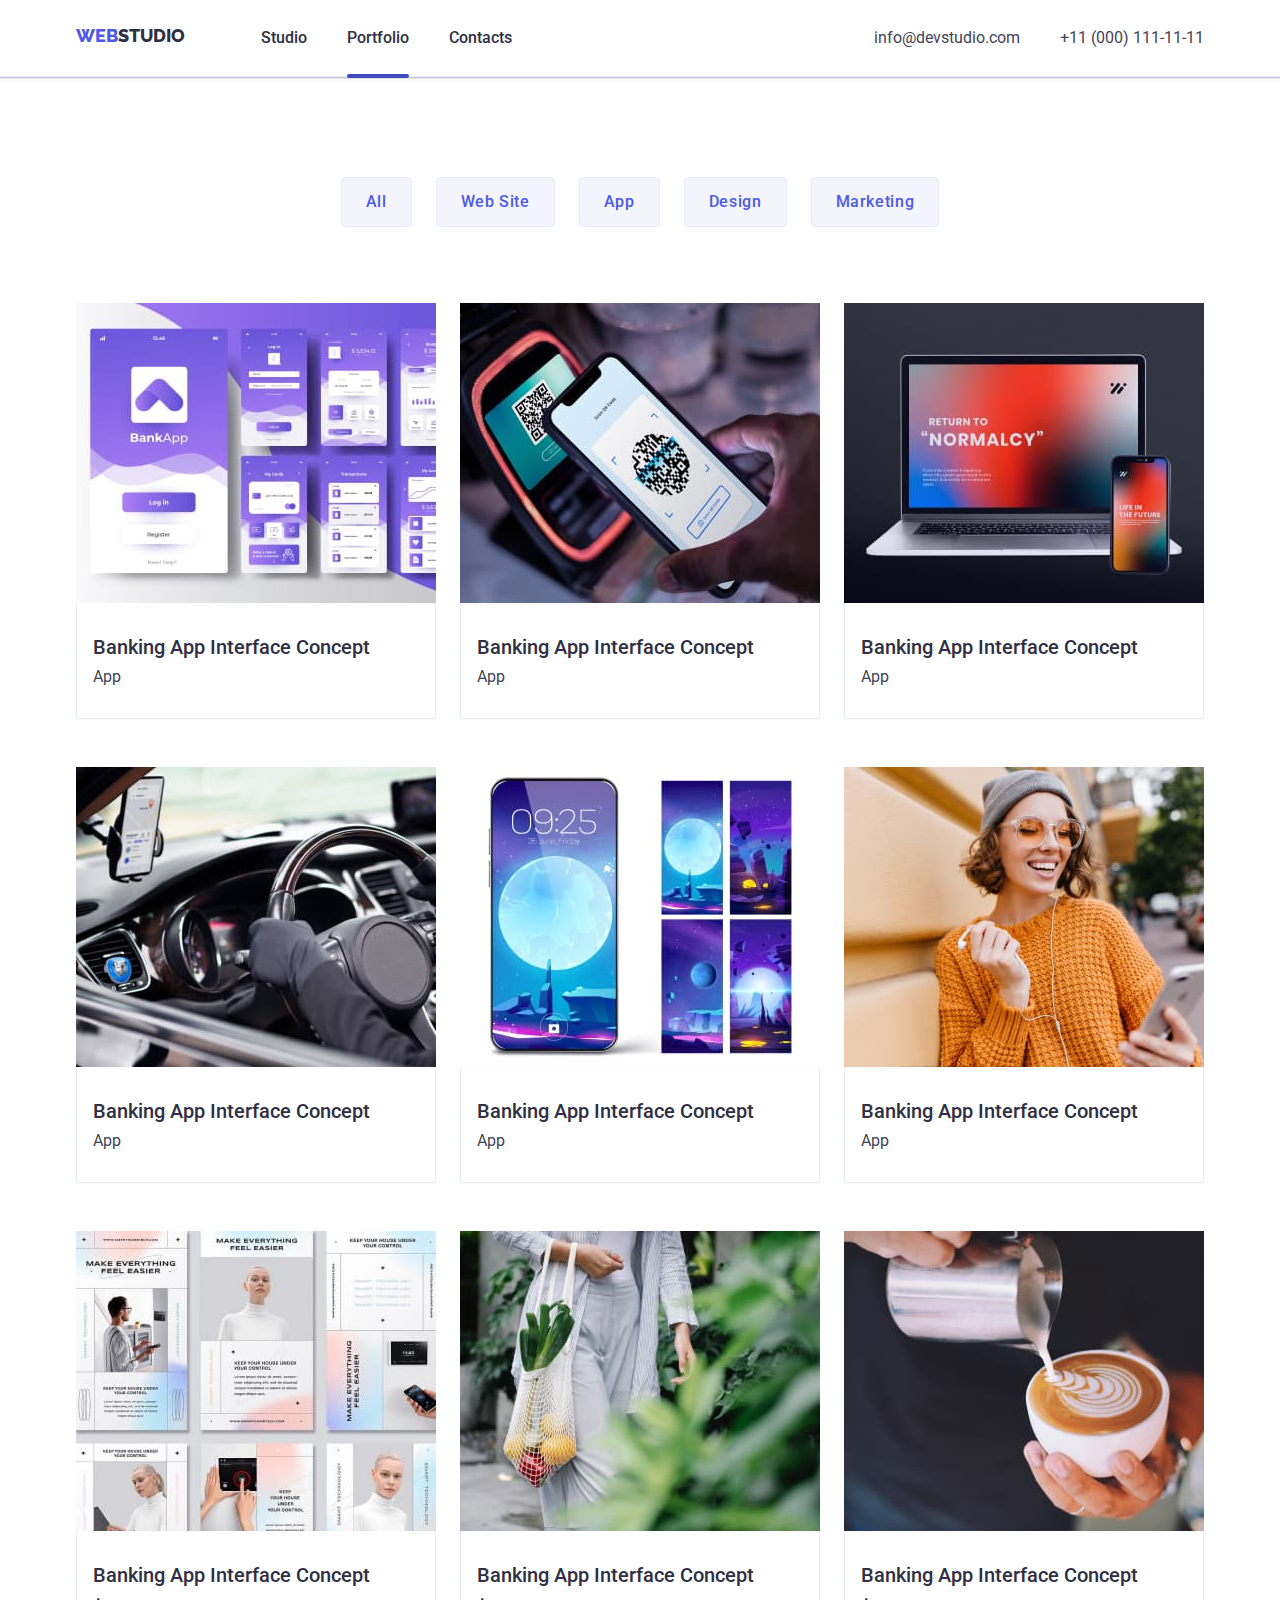
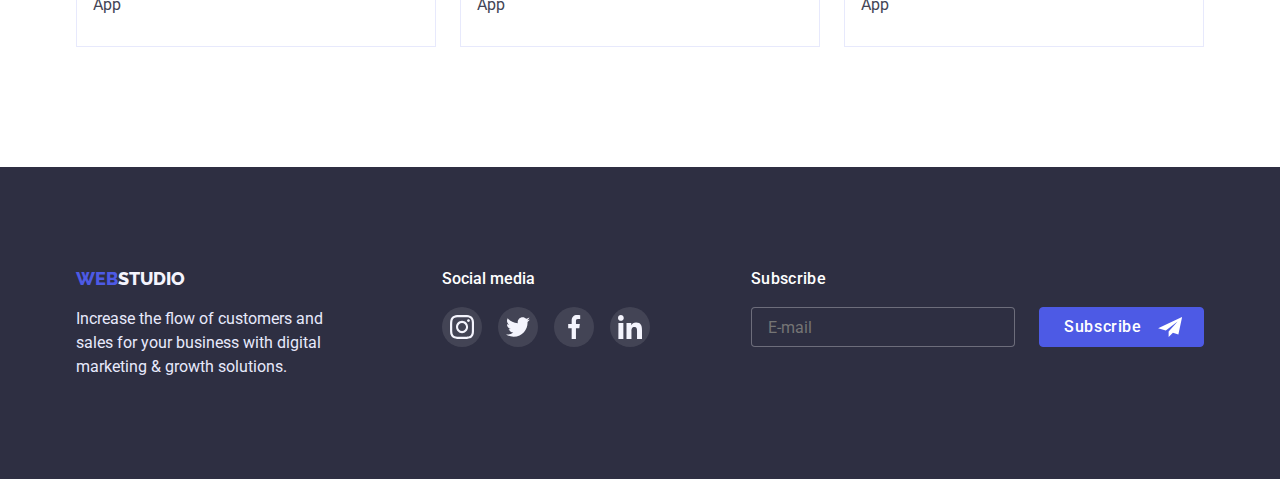
==== portfolio.html @ d2dd1eb9 "Add files via upload" ====
<!DOCTYPE html>
<html lang="en">
<head>
    <meta charset="UTF-8">
    <meta http-equiv="X-UA-Compatible" content="IE=edge">
    <meta name="viewport" content="width=device-width, initial-scale=1.0">
    <link rel="preconnect" href="https://fonts.googleapis.com">
    <link rel="preconnect" href="https://fonts.gstatic.com" crossorigin>
    <link href="https://fonts.googleapis.com/css2?family=Raleway:wght@800&family=Roboto:wght@400;500;700;900&display=swap" rel="stylesheet">
    <link rel="stylesheet" href="https://cdnjs.cloudflare.com/ajax/libs/modern-normalize/1.1.0/modern-normalize.min.css"> 
    <link rel="stylesheet" href="./css/style.css">
    <title>Document</title>
</head>
<body>
    <!--Header-->
    <header class="header">
        <div class="container header-container">
        <nav class="nav list">
        <a class="logo" href="./index.html"><span class="site-logo">WEB</span>STUDIO</a>
        <ul class="nav-list list">
            <li class="header-item"> <a class="nav-link" href="./index.html">Studio</a> </li>
            <li class="header-item"> <a class="nav-link current"  href="./portfolio.html">Portfolio</a> </li>
            <li class="header-item"> <a class="nav-link" href="./index.html">Contacts</a> </li>
        </ul>
        </nav>
        <address class="address">
            <ul class="adress-list list"> 
            <li class="adress-item">
                <a class="mail-link" href="mailto:info@devstudio.com">info@devstudio.com
                </a>
            </li>
            <li class="adress-item">
                <a class="tel-link" href="tel:+110001111111">+11 (000) 111-11-11</a>
            </li>
            </ul>
        </address>
    </div>
        </header>
    <!--Main-->
    <main>
        <!--Section-->
        <section class="portfolio-main">
            <div class="portfolio-container">
            <h1 hidden>Buttons transation</h1>
            <ul class="button-list list">
                <li class="button-item"><button class="button-portfolio" type="button">All</button></li>
                <li class="button-item"><button class="button-portfolio" type="button">Web Site</button></li>
                <li class="button-item"><button class="button-portfolio" type="button">App</button></li>
                <li class="button-item"><button class="button-portfolio" type="button">Design</button></li>
                <li class="button-item"><button class="button-portfolio" type="button">Marketing</button></li>
            </ul>
            <ul class="images-list list">
                <li class="images-item">
                    <a class="overflov-focus" href="">
                    <div class="overflov">
                    <img  src="./images/photo-1p.jpg" alt="Banking app" width="360">
                    <div class="overflov-title">
                    <p class="text-overflov">14 Stylish and User-Friendly App Design Concepts · Task Manager App · Calorie Tracker App · Exotic Fruit Ecommerce App · Cloud Storage App</p>
                    </div>
                    </div> 
                    <div class="image-border">
                    <h2 class="images-title">Banking App Interface Concept</h2>
                    <p class="images-text">App</p> 
                    </div>
                    </a>
                </li>
                <li class="images-item">
                    <a class="overflov-focus" href="">
                    <div class="overflov">
                    <img  src="./images/photo-2p.jpg" alt="Banking app" width="360">
                    <div class="overflov-title">
                    <p class="text-overflov">14 Stylish and User-Friendly App Design Concepts · Task Manager App · Calorie Tracker App · Exotic Fruit Ecommerce App · Cloud Storage App</p>
                    </div>
                    </div> 
                    <div class="image-border">
                    <h2 class="images-title">Banking App Interface Concept</h2>
                    <p class="images-text">App</p> 
                    </div>
                    </a>
                </li>
                <li class="images-item">
                    <a class="overflov-focus" href="">
                    <div class="overflov">
                    <img  src="./images/photo-3p.jpg" alt="Banking app" width="360">
                    <div class="overflov-title">
                    <p class="text-overflov">14 Stylish and User-Friendly App Design Concepts · Task Manager App · Calorie Tracker App · Exotic Fruit Ecommerce App · Cloud Storage App</p>
                    </div>
                    </div> 
                    <div class="image-border">
                    <h2 class="images-title">Banking App Interface Concept</h2>
                    <p class="images-text">App</p> 
                    </div>
                    </a>
                </li>
                <li class="images-item">
                    <a class="overflov-focus" href="">
                    <div class="overflov">
                    <img  src="./images/photo-4p.jpg" alt="Banking app" width="360">
                    <div class="overflov-title">
                    <p class="text-overflov">14 Stylish and User-Friendly App Design Concepts · Task Manager App · Calorie Tracker App · Exotic Fruit Ecommerce App · Cloud Storage App</p>
                    </div>
                    </div> 
                    <div class="image-border">
                    <h2 class="images-title">Banking App Interface Concept</h2>
                    <p class="images-text">App</p> 
                    </div>
                    </a>
                </li>
                <li class="images-item">
                    <a class="overflov-focus" href="">
                    <div class="overflov">
                    <img  src="./images/photo-5p.jpg" alt="Banking app" width="360">
                    <div class="overflov-title">
                    <p class="text-overflov">14 Stylish and User-Friendly App Design Concepts · Task Manager App · Calorie Tracker App · Exotic Fruit Ecommerce App · Cloud Storage App</p>
                    </div>
                    </div> 
                    <div class="image-border">
                    <h2 class="images-title">Banking App Interface Concept</h2>
                    <p class="images-text">App</p> 
                    </div>
                    </a>
                </li>
                <li class="images-item">
                    <a class="overflov-focus" href="">
                    <div class="overflov">
                    <img  src="./images/photo-6p.jpg" alt="Banking app" width="360">
                    <div class="overflov-title">
                    <p class="text-overflov">14 Stylish and User-Friendly App Design Concepts · Task Manager App · Calorie Tracker App · Exotic Fruit Ecommerce App · Cloud Storage App</p>
                    </div>
                    </div> 
                    <div class="image-border">
                    <h2 class="images-title">Banking App Interface Concept</h2>
                    <p class="images-text">App</p> 
                    </div>
                    </a>
                </li>
                <li class="images-item">
                    <a class="overflov-focus" href="">
                    <div class="overflov">
                    <img  src="./images/photo-7p.jpg" alt="Banking app" width="360">
                    <div class="overflov-title">
                    <p class="text-overflov">14 Stylish and User-Friendly App Design Concepts · Task Manager App · Calorie Tracker App · Exotic Fruit Ecommerce App · Cloud Storage App</p>
                    </div>
                    </div> 
                    <div class="image-border">
                    <h2 class="images-title">Banking App Interface Concept</h2>
                    <p class="images-text">App</p> 
                    </div>
                    </a>
                </li>
                <li class="images-item">
                    <a class="overflov-focus" href="">
                    <div class="overflov">
                    <img  src="./images/photo-8p.jpg" alt="Banking app" width="360">
                    <div class="overflov-title">
                    <p class="text-overflov">14 Stylish and User-Friendly App Design Concepts · Task Manager App · Calorie Tracker App · Exotic Fruit Ecommerce App · Cloud Storage App</p>
                    </div>
                    </div> 
                    <div class="image-border">
                    <h2 class="images-title">Banking App Interface Concept</h2>
                    <p class="images-text">App</p> 
                    </div>
                    </a>
                </li>
                <li class="images-item">
                    <a class="overflov-focus" href="">
                    <div class="overflov">
                    <img  src="./images/photo-9p.jpg" alt="Banking app" width="360">
                    <div class="overflov-title">
                    <p class="text-overflov">14 Stylish and User-Friendly App Design Concepts · Task Manager App · Calorie Tracker App · Exotic Fruit Ecommerce App · Cloud Storage App</p>
                    </div>
                    </div> 
                    <div class="image-border">
                    <h2 class="images-title">Banking App Interface Concept</h2>
                    <p class="images-text">App</p> 
                    </div>
                    </a>
                </li>
            </ul>
        </div>
        </section>
    </main>
    <!--Footer-->
    <footer class="footer">
        <div class="container container-footer">
        <div class="footer-container">
        <a class="logo-footer" href="./index.html"><span class="site-logo">WEB</span>STUDIO</a>
    <p class="footer-text">
     Increase the flow of customers and sales for your business with digital marketing & growth solutions.
    </p>
    </div>
    <div class="footer-container-social">
        <h3 class="footer-social-title">Social media</h3>
        <ul class="footer-social-list">
            <li class="footer-social-item"> <a class="footer-social-link" href="https://www.instagram.com/" target="_blank"><svg width="24" height="24"><use href="./images/icons.svg#icon-instagram"></use></svg> </a></li>
            <li class="footer-social-item"> <a class="footer-social-link" href="https://twitter.com/" target="_blank"><svg width="24" height="24"><use href="./images/icons.svg#icon-twitter"></use></svg> </a></li>
            <li class="footer-social-item"> <a class="footer-social-link" href="https://www.facebook.com/" target="_blank"><svg width="24" height="24"><use href="./images/icons.svg#icon-facebook"></use></svg> </a></li>
            <li class="footer-social-item"> <a class="footer-social-link" href="https://www.linkedin.com/" target="_blank"><svg width="24" height="24"><use href="./images/icons.svg#icon-linkedin"></use></svg> </a></li>
        </ul>
    </div>
    <form class="subscribe">
    <div class="subscribe-form"> 
    <label class="title-subscribe">Subscribe</label>
    <input class="footer-subscribe" type="email" name="email" placeholder="E-mail">
    </div>
    <button class="button-subscribe-footer" type="submit">Subscribe <span class="block-ison-subscribe"><svg class="icon-subscribe" width="24" height="20"><use href="./images/icons.svg#icon-icon-send"></use></svg></span></button>
    </form>
    </div>
    </footer>
</body>
</html>
---- css/style.css ----
*,
*::before,
*::after {
    box-sizing: border-box;
}
:root {
  --primary-font: 'Raleway', sans-serif;
  --text-hover-focus-color: #404BBF;
  --primary-text-color: #2E2F42;
  --secondari-text-color: #434455;
}

.list {
    list-style: none;
    margin: 0;
    padding: 0;
}

h1, h2, h3, h4, h5, h6, p {
    margin: 0;
}

ul {
    margin: 0;
}

/*-------COMPONENTS-------*/

.container {
    padding: 0 15px;
    margin-left: auto; 
    margin-right: auto;
    width: 1158px;
}

.button-container, .header-container, .nav-list, .adress-list, .main-list, .button-list, .images-list, .photos-list, .team-list, .icon-item, .team-list-icons, .team-icon, .subscribe  {
    display: flex;
}

.hero-text, .button-hero {
    display: block;
}

.section, .photos {
    padding-top: 120px;
}

.portfolio-main {
    padding-top: 100px;
    padding-bottom: 120px;
}

.header, .image-border {
    border: 1px solid #E7E9FC;
    border-top-style: none;
}

.logo, .nav-link, .mail-link, .tel-link {
    padding-top: 24px;
    padding-bottom: 28px;
}

img {
    display: block;
    max-width: 100%;
    height: auto;
}

body {
    /* padding-top: 73px; */
    background-color: #FFFFFF;
    font-family: 'Roboto', sans-serif;
    color:var(--secondari-text-color)
}

/*--------Logo--------*/

.logo {
    font-family: var(--primary-font);
    color: var(--primary-text-color);
    font-weight: 800;
    font-size: 18px;
    line-height: 1.33;
    text-decoration:none;
}
.site-logo {
    color: #4D5AE5;
    
}


/*--------HEADER container---------*/

.header {
    /* position: fixed;
    top: 0%;
    left: 0%;
    width: 100%;
    z-index: 1;
    background-color: #FFFFFF; */
    border-top-style: none;
    border-left-style: none;
    border-right-style: none;
    box-shadow: 0px 2px 1px rgba(46, 47, 66, 0.08), 0px 1px 1px rgba(46, 47, 66, 0.16), 0px 1px 6px rgba(46, 47, 66, 0.08);
} 

.header-container {
    align-items: center;   
} 

/*--------NAV--------*/
.nav {
    display: flex;
    align-items: center;
}

.nav-list {
    margin-left: 76px;
}

.nav-list .header-item:not(:last-child) {
    margin-right: 40px;
}

.nav-link {
font-weight: 500;
font-size: 16px;
line-height: 1.5;
color: #2E2F42;
text-decoration: none;

transition-property: color;
transition-duration: 250ms;
transition-timing-function: cubic-bezier(0.4, 0, 0.2, 1);

}

.current {
    position: relative;
}

 .current::after {
    content: "";
    display: block;
    position: absolute;
    border-radius: 2px;
    background-color: #404BBF;
    width: 100%;
    height: 4px;
    margin-top: 24px;
    
 }

 /* .nav-link::after {
    content: "";
    display: block;
    position: absolute;
    left: 0;
    bottom: 0;
    width: 100%;
    height: 4px;
    border-radius: 2px;
    background-color: #404BBF;
    transform: scaleX(0);
    opacity: 0;

    transition-property: opacity, transform;
    transition-duration: 250ms;
    transition-timing-function: cubic-bezier(0.4, 0, 0.2, 1);
} 

.nav-link:hover::after {
    opacity: 1;
    transform: scaleX(1);
} */

/*-----HOVER-FOCUS------*/

.nav-link:hover,
.nav-link:focus,
.mail-link:hover,
.mail-link:focus,
.tel-link:hover,
.tel-link:focus {
 color: var(--text-hover-focus-color);
}
/*---------Contact--------*/

address {
    margin-left: auto;
}

.adress-list .adress-item:first-child {
 margin-right: 40px;
}

.mail-link,
.tel-link {

font-style: normal;
font-weight: 400;
font-size: 16px;
line-height: 1.5;
text-decoration: none;
color: var(--secondari-text-color); 

transition-property: color;
transition-duration: 250ms;
transition-timing-function: cubic-bezier(0.4, 0, 0.2, 1);

}

/*-----Hero-----*/

.hero {
background-image: linear-gradient( rgba(46, 47, 66, 0.7), rgba(46, 47, 66, 0.7)), url(../images/backround-hero.jpg);
background-size: cover;
background-repeat: no-repeat;
width: 1440px;
padding-top: 190px;
padding-bottom: 190px;


}

.hero-text {    

margin-bottom: 50px;
font-weight: 700;
font-size: 56px;
line-height:1.11;
color: #FFFFFF;

margin: 0 auto;
margin-bottom: 48px;
max-width: 500px;

}

.button-hero {

background-color: #4D5AE5;
font-weight: 500;
font-size: 16px;
line-height: 1.5;
cursor: pointer;
color: #FFFFFF;
letter-spacing: 0.04em;

border-radius: 4px;
margin: 0 auto;
padding: 16px 32px;
border: 1px solid #4D5AE5;

transition-property: background-color, border;
transition-duration: 250ms;
transition-timing-function: cubic-bezier(0.4, 0, 0.2, 1);
}

.button-hero:hover,
.button-hero:focus {
    border: 1px solid var(--text-hover-focus-color);
    background-color: var(--text-hover-focus-color);
}

/*-----Main-----*/

.icon-main {
    display: flex;
    justify-content: center;
    align-items: center;
    width: 264px;
    height: 112px;
    border: 1px solid #F4F4FD;
    background-color: #F4F4FD;
    border-radius: 4px;
    margin-bottom: 8px;
}

.main-item {
    width: 264px;
}

.icon-main-item {
    height: 64px;
    width: 64px;
}

.main-list .main-item:not(:last-child) {
    margin-right: 24px;
}

.main-title {
margin-bottom: 10px;
font-weight: 500;
font-size: 20px;
line-height: 1.2;
color: var(--primary-text-color)
}
 
.main-text {
font-weight: 400;
font-size: 16px;
line-height: 1.5;
color: var(--secondari-text-color);
}

/*-----Main-photos-list-----*/

.photos-container {
 padding-bottom: 120px;
}

.photos {
    padding-bottom: 120px;
}
.photos-list .photos-item:not(:last-child) {
 margin-right: 24px;
}

.photos-title {
  margin-bottom: 72px;

  font-weight: 700;
  font-size: 36px;
  line-height: 1.11;
  text-align: center;
  color: var(--primary-text-color)

}

/*-----Main-team-----*/

.icon-social-list {
    display: flex;
    padding: 0;
}

.icon-social-link {
    padding: 12px;
    width: 40px;
    height: 40px;
    border-radius: 50%;
}

.icon-social-item {
    display: flex;
    width: 40px;
    height: 40px;
    border-radius: 50%;
    background-color: #4D5AE5;

    transition-property: background-color;
    transition-duration: 250ms;
    transition-timing-function: cubic-bezier(0.4, 0, 0.2, 1);
}

.icon-social-item:hover,
.icon-social-link:focus {
    background-color: #404BBF;
}

.icon-social-list .icon-social-item:not(:last-child) {
    margin-right: 24px;
   }

.icons-social {
    height: 16px;
    width: 16px;
}

.main-team {
    background-color: #F4F4FD;
    padding-top: 120px;
    padding-bottom: 120px;
}

.team-item {
    background-color: #FFFFFF;
    box-shadow: 0px 1px 6px rgba(46, 47, 66, 0.08), 0px 1px 1px rgba(46, 47, 66, 0.16), 0px 2px 1px rgba(46, 47, 66, 0.08);
    border-radius: 0px 0px 4px 4px;
  
}

.team-list .team-item:not(:last-child) {
    margin-right: 24px;
}
.team {
margin-bottom: 75px;
font-weight: 700;
font-size: 36px;
line-height: 1.11;
text-align: center;
color: var(--primary-text-color)
}
.team-title {
margin-bottom: 10px;
font-weight: 500;
font-size: 20px;
line-height: 1.2;
color: var(--primary-text-color)
}
.team-text {
font-weight: 400;
font-size: 16px;
line-height: 1.5;
padding-bottom: 8px;
color: var(--secondari-text-color);
}

.team-content {
    display: flex;
    flex-direction: column;
    align-items: center;
    padding: 32px 16px;
}

/*--------Customers--------*/

.customers {
    padding-top: 130px;
    padding-bottom: 120px;
}

.customers-title {
    font-weight: 700;
    font-size: 36px;
    line-height: 1.11;
    color: var(--primary-text-color);
    display: flex;
    justify-content: center;
    margin-bottom: 72px;
}

.customers-list {
    display: flex;
}

.customer-item {
    display: flex;
    align-items: center;
    justify-content: center;
    padding: 16px 32px;
    width: 168px;
    height: 88px;
    fill:#8e8f99;
    border: 1px solid #8E8F99;
    border-radius: 4px;
    cursor: pointer;

    transition-property: fill, border;
    transition-duration: 250ms;
    transition-timing-function: cubic-bezier(0.4, 0, 0.2, 1);
}

.customer-item:hover {
    fill: #404BBF;
    border: 1px solid #404BBF;
}


.customer-item:not(:last-child) {
    margin-right: 24px;
}



/*-----Footer-----*/


.footer {
    padding-top: 100px;
    padding-bottom: 100px;
    background-color: var(--primary-text-color)
}

.container-footer {
    display: flex;
    justify-content: space-between;

}

.logo-footer {
font-weight: 800;
font-size: 18px;
line-height: 1.33;
color: #F4F4FD;
text-decoration: none;
font-family: var(--primary-font);
}

.footer-text {
margin-top: 16px;
font-weight: 400;
font-size: 16px;
line-height: 1.5;
color: #E7E9FC;
max-width: 264px;
}


/*---------------FOOTER SOCIAL----------------*/


.footer-social-list {
    display: flex;
    padding: 0;
}

.footer-social-item {
    display: flex;
    width: 40px;
    height: 40px;
    border-radius: 50%;
   background-color: rgba(255, 255, 255, 0.1);

   transition-property: background-color;
   transition-duration: 250ms;
   transition-timing-function: cubic-bezier(0.4, 0, 0.2, 1);
}

.footer-social-link {
    width: 40px;
    height: 40px;
    border-radius: 50%;
    padding: 8px;
}

.footer-social-item:hover,
.footer-social-link:focus {
    background-color: #31D0AA;
}



.footer-social-item:not(:last-child) {
    margin-right: 16px;
}

.footer-social-title {
font-weight: 500;
font-size: 16px;
line-height: 1.5;
color: #FFFFFF;
margin-bottom: 16px;
}

/*----------FOOTER-SUBSCRIBE----------*/


.title-subscribe {
    display: block;
    font-weight: 500;
    font-size: 16px;
    line-height: 1.5;
    letter-spacing: 0.02em;
    color: #FFFFFF;
}

.footer-subscribe {
    background-color: var(--primary-text-color);
    border: 1px solid rgba(255, 255, 255, 0.3);
    border-radius: 4px;
    color: rgba(255, 255, 255, 0.3);

    width: 264px;
    height: 40px;
    margin-top: 16px;
    padding: 8px 16px;

   transition-property: color, border-color;
   transition-duration: 250ms;
   transition-timing-function: cubic-bezier(0.4, 0, 0.2, 1);
}

.footer-subscribe:focus {
    color: #FFFFFF;
    border-color: #FFFFFF;
}

.button-subscribe-footer {
    display: flex;
    align-items: center;
    width: 165px;
    height: 40px;
    font-weight: 500;
    font-size: 16px;
    line-height: 1.5;
    letter-spacing: 0.04em;
    color: #FFFFFF;
    border: 1px solid #4D5AE5;
    background-color: #4D5AE5;
    border-radius: 4px;
    margin-top: 40px;
    margin-left: 24px;
    padding: 8px 24px;
    cursor: pointer;
    transition-property: background-color;
    transition-duration: 250ms;
    transition-timing-function: cubic-bezier(0.4, 0, 0.2, 1);
}

.button-subscribe-footer:hover,
.button-subscribe-footer:focus {
    background: #404BBF;
}

.block-ison-subscribe {

    display: flex;
    margin-left: 16px;
    fill: #FFFFFF;
}


/*-------------------PORTFOLIO-------------------*/


.button-list {
    display: flex;
    justify-content: center;
    margin-bottom: 76px;
}

.button-list .button-item:not(:last-child) {
    margin-right: 24px;
}

.button-portfolio {
    font-weight: 500;
    font-size: 16px;
    line-height: 1.5;
    font-family: inherit;
    background-color:  #F4F4FD;
    color: #4D5AE5;
    cursor: pointer;
    letter-spacing: 0.04em;
    padding: 12px 24px;
    border: 1px solid #E7E9FC;
    border-radius: 4px;

    transition-property: background-color, color, box-shadow, border;
    transition-duration: 250ms;
    transition-timing-function: cubic-bezier(0.4, 0, 0.2, 1);

}
.button-portfolio:hover,
.button-portfolio:focus {
    color: #FFFFFF;
    background-color: var(--text-hover-focus-color);
    box-shadow: 0px 3px 1px rgba(0, 0, 0, 0.1), 0px 2px 1px rgba(0, 0, 0, 0.08), 0px 2px 2px rgba(0, 0, 0, 0.12);
    border: 1px solid var(--text-hover-focus-color)
}

/*-------Images portfolio--------*/

.portfolio-container {
    width: 1158px;
    margin-left: auto;
    margin-right: auto;
    padding-left: 15px;
    padding-right: 15px;
}

.images-item:hover .overflov .overflov-title,
.overflov-focus:focus .overflov .overflov-title, .images-item {
 transform: translateY(0%);
}


/* .images-item:hover::before .overflov-title {
    opacity: 1;
} */

.overflov-focus {
   text-decoration: none;
   transition-property: transform;
   transition-duration: 250ms;
   transition-timing-function: cubic-bezier(0.4, 0, 0.2, 1);
}

.overflov {
  position: relative;
   overflow: hidden;

   transition-property: transform;
   transition-duration: 250ms;
   transition-timing-function: cubic-bezier(0.4, 0, 0.2, 1);
}

/* .overflov::before {
    position: absolute;
    display: inline-block;
    content: "";
    width: 100%;
    height: 100%;
    background-color: #404BBF;
    transform: translatey(100%);
    transition: transform 250ms ease;
    opacity: 0;
} */

.overflov-title {
  position: absolute;
  top: 0;
  left: 0;
  background-color: #404BBF;
  width: 100%;
  height: 100%;
  transform: translateY(100%);
  
   transition-property: transform;
   transition-duration: 250ms;
   transition-timing-function: cubic-bezier(0.4, 0, 0.2, 1);
}


.text-overflov {
    font-weight: 400;
    font-size: 16px;
    line-height: 1.5;
    color: #F4F4FD;
    width: 294px;
    margin-left: 32px;
    margin-top: 40px;
}


.images-list {
    padding: 0;
    margin: 0;
    flex-wrap: wrap;
    margin-left: -24px;
    margin-top: -48px;
}


 .images-list > .images-item {
    flex-basis: calc(100% /3 - 24px );
    margin-left: 24px;
    margin-top: 48px;
}  

.images-item {
    cursor: pointer;

   transition-property: box-shadow;
   transition-duration: 250ms;
   transition-timing-function: cubic-bezier(0.4, 0, 0.2, 1);
}

.images-item:hover,
.images-item:focus {
    box-shadow: 0px 1px 6px rgba(46, 47, 66, 0.08), 0px 1px 1px rgba(46, 47, 66, 0.16), 0px 2px 1px rgba(46, 47, 66, 0.08);
}

.image-border {
    padding: 32px 16px;
}

.images-title {
margin-bottom: 8px;
font-weight: 500;
font-size: 20px;
line-height: 1.2;
color: var(--primary-text-color);
}

.images-text {
font-weight: 400;
font-size: 16px;
line-height: 1.2;
color: var(--secondari-text-color);
} 



/*--------FORM--------*/


.backdrop {
    position: fixed;
    top: 0%;
    left: 0%;
    width: 100%;
    height: 100%;
    background-color: rgba(46, 47, 66, 0.4);
    transition-duration: 250ms;
    transition-timing-function: cubic-bezier(0.4, 0, 0.2, 1);
    }
    
    .modal-btn {
    position: absolute;
    top: 50%;
    left: 50%;
    transform: translate(-50%, -50%);
    width: 408px;
    height: 584px;
    background-color: #FCFCFC;
    
    transition-property: background-color;
    transition-duration: 250ms;
    transition-timing-function: cubic-bezier(0.4, 0, 0.2, 1);
    }
    
    .is-hidden {
        opacity: 0;
        pointer-events: none;
    }
    
    .button-hero-close {
        position: absolute;
        display: flex;
        width: 24px;
        height: 24px;
        margin-left: 360px;
        margin-top: 24px;
        background-color: #FCFCFC;
        border: 1px solid #E7E9FC;
        border-radius: 50%;
        cursor: pointer;
        justify-content: center;
        align-items: center;
        transition-property: background-color, border, fill;
        transition-duration: 250ms;
        transition-timing-function: cubic-bezier(0.4, 0, 0.2, 1);
    }
    
    
    .button-hero-close:hover {
        fill: #FFFFFF;
        border: 1px solid #404BBF;
         background-color: #404BBF;
    }


.form {
    margin-top: 72px;
    margin-bottom: 24px;
    padding-left: 24px;
    padding-right: 24px;
}

.form-text {
    display: flex;
    justify-content: center;
}

.text-form {
font-weight: 500;
font-size: 16px;
line-height: 1.5;
color: #2E2F42;
margin-bottom: 14px;
letter-spacing: 0.02em;
}



.form-pitch input {
    border: 1px solid rgba(33, 33, 33, 0.2);
    border-radius: 4px;
    padding-top: 11px;
    padding-bottom: 11px;
    padding-left: 38px;
    padding-right: 16px;
    height: 40px;

}

.form-pitch:focus {
    border-color: #4D5AE5;
}

.form-pitch {
    position: relative;
    display: flex;
    flex-direction: column;
    margin-bottom: 8px;

    transition-property: fill, border-color;
   transition-duration: 250ms;
   transition-timing-function: cubic-bezier(0.4, 0, 0.2, 1);
}

.form-pitch:focus-within .icon-form,
.form-pitch:focus-within .icon-form-big {
    fill: #4D5AE5;
}

.icon-form {
    position: absolute;
    top: 50%;
    left: 19px;
}

.icon-form-big {
    position: absolute;
    top: 45%;
    left: 19px;
}

label[for="tel"],
label[for="name"],
label[for="mail"],
label[for="coment"] {
    font-weight: 400;
    font-size: 12px;
    line-height: 1.16;
    color: #8E8F99;
    letter-spacing: 0.01em;
    margin-bottom: 4px;
}


textarea {
    position: relative;
    display: flex;
    flex-direction: column;
    width: 360px;
    height: 120px;
    font-size: 12px;
    border: 1px solid rgba(33, 33, 33, 0.2);
    border-radius: 4px;
    resize: none;
    padding: 8px 16px;
}


.checkbox-pitch {
    display: flex;
    align-items: center;
    margin-top: 16px;
}


.checkbox {
   position: absolute;
   width: 1px;
   height: 1px;
   margin: -1px;
   border: 0;
   padding: 0;
   clip: rect(0 0 0 0);
   overflow: hidden;
}

.border-checkbox {
    width: 16px;
    height: 16px;
    border: 1.25px solid #2E2F42;
    border-radius: 2px;
    margin-right: 8px;
}

.checkbox:checked + .border-checkbox {
    border-color: #404BBF;
    background-image: url(../images/icon-checkbox.svg);
    background-size: contain;
    background-origin: border-box;
}

.form-privacy {
    color: #4D5AE5;
}
 
.text-checkbox{
    font-weight: 400;
    font-size: 12px;
    line-height: 1.3;
    letter-spacing: 0.04em;
    color: #757575;
}

.button-form-send {
    display: flex;
    justify-content: center;
    margin-top: 24px;
    margin-bottom: 24px;
}

.button-form {
    font-weight: 500;
    font-size: 16px;
    line-height: 1.5;
    color: #FFFFFF;
    background-color: #4D5AE5;

    width: 169px;
    height: 56px;
    border: 1px solid #4D5AE5;
    border-radius: 4px;
    padding: 16px 32px;
    box-shadow: 0px 4px 4px rgb(0 0 0 / 15%);

   transition-property: backround-color, box-shadow;
   transition-duration: 250ms;
   transition-timing-function: cubic-bezier(0.4, 0, 0.2, 1);

}

.button-form:hover,
.button-form:focus {
background-color: #404BBF;
box-shadow: 0px 4px 4px rgba(0, 0, 0, 0.15);
}
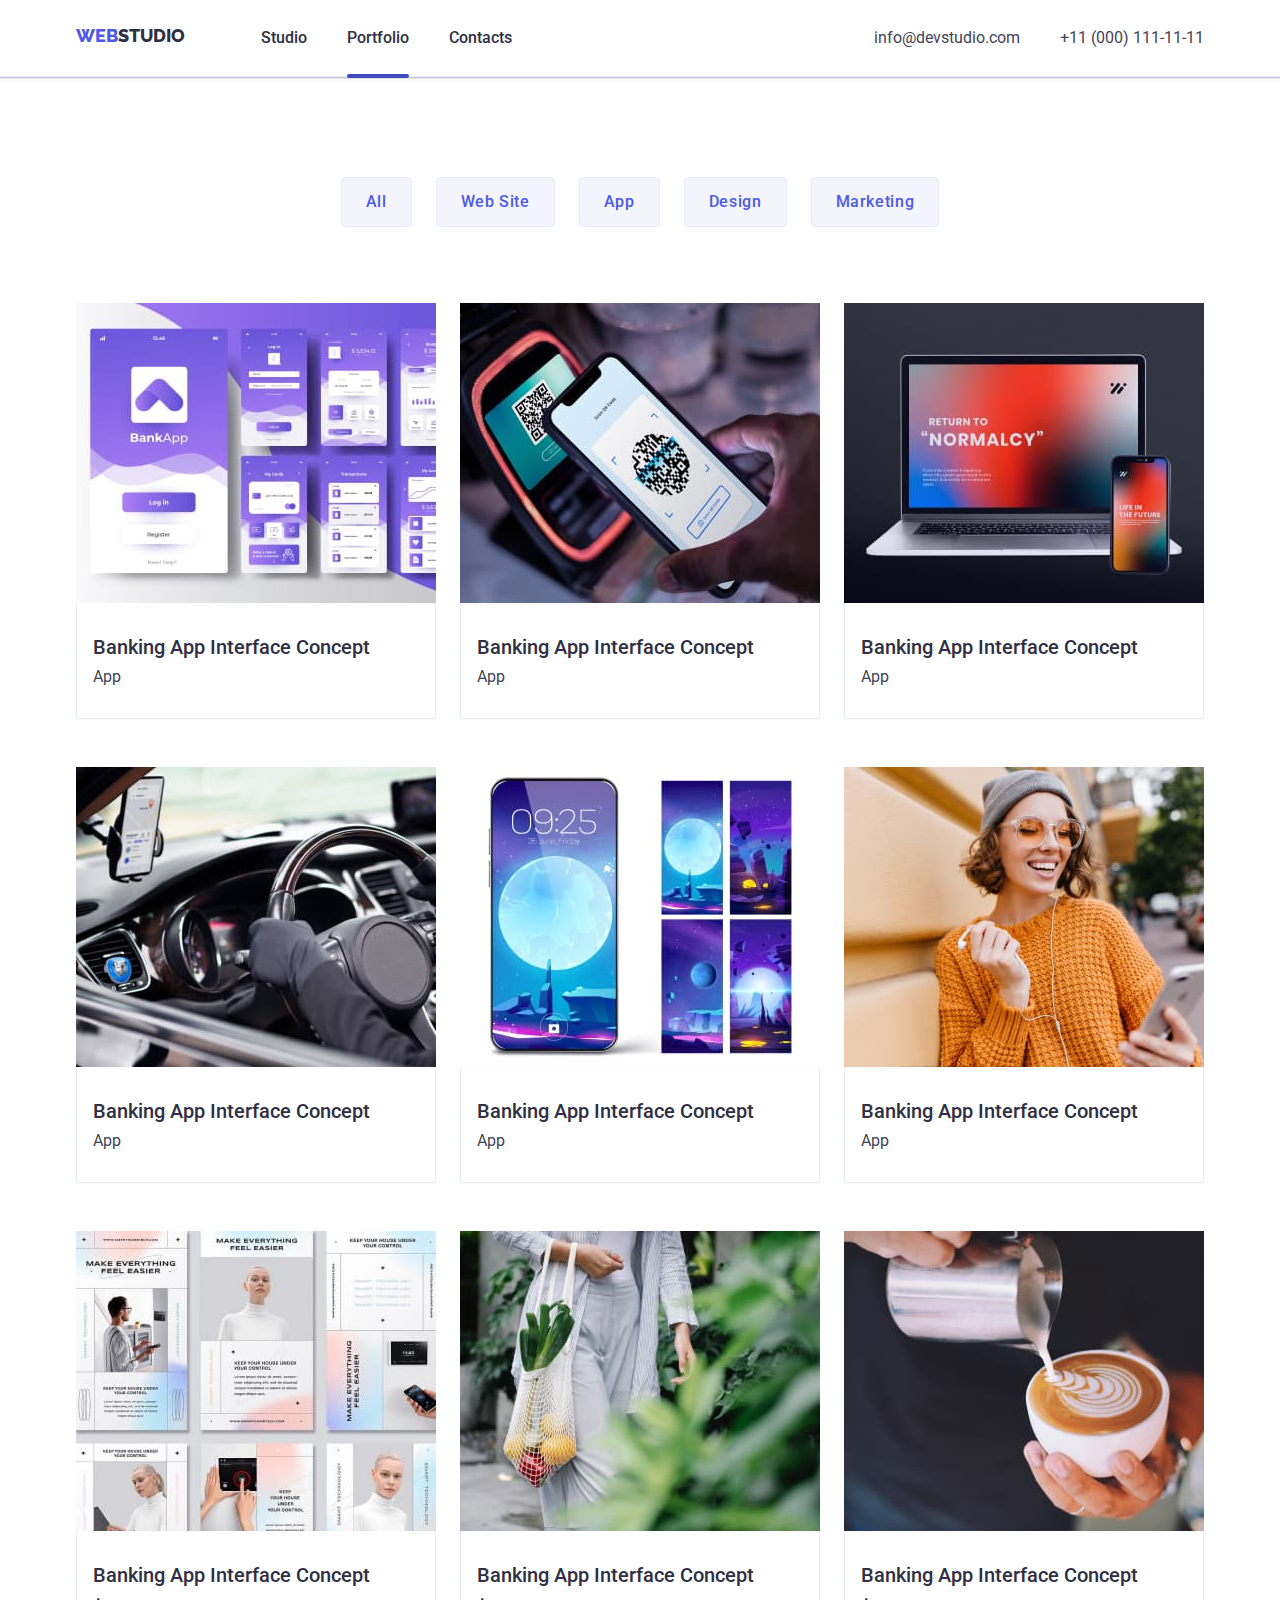
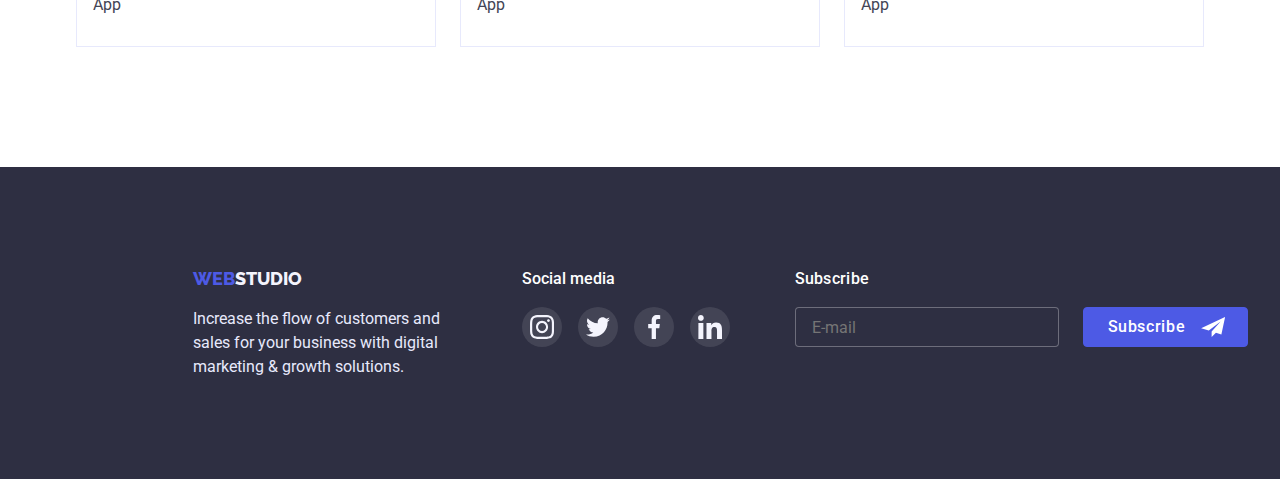
==== commit 4f07e681: "change" ====
--- a/portfolio.html
+++ b/portfolio.html
@@ -203,7 +203,7 @@
     <label class="title-subscribe">Subscribe</label>
     <input class="footer-subscribe" type="email" name="email" placeholder="E-mail">
     </div>
-    <button class="button-subscribe-footer" type="submit">Subscribe <span class="block-ison-subscribe"><svg class="icon-subscribe" width="24" height="20"><use href="./images/icons.svg#icon-icon-send"></use></svg></span></button>
+    <button class="button-subscribe-footer" type="submit">Subscribe <span class="block-icon-subscribe"><svg class="icon-subscribe" width="24" height="20"><use href="./images/icons.svg#icon-icon-send"></use></svg></span></button>
     </form>
     </div>
     </footer>
--- a/css/style.css
+++ b/css/style.css
@@ -33,7 +33,26 @@
     width: 1158px;
 }
 
-.button-container, .header-container, .nav-list, .adress-list, .main-list, .button-list, .images-list, .photos-list, .team-list, .icon-item, .team-list-icons, .team-icon, .subscribe  {
+@media screen and (min-width: 320px) {
+    .container {
+        width: 428px;
+    }
+}
+
+    @media screen and (min-width: 768px) {
+        .container {
+            width: 768px;
+        }
+    } 
+
+         @media screen and (min-width: 1200px) {
+            .container {
+                width: 1158px;
+            }
+
+        }
+
+.button-container, .header-container, .nav-list, .adress-list, .button-list, .images-list, .photos-list, .icon-item, .team-list-icons, .team-icon  {
     display: flex;
 }
 
@@ -62,12 +81,12 @@
 
 img {
     display: block;
+    width: 100%;
     max-width: 100%;
     height: auto;
 }
 
 body {
-    /* padding-top: 73px; */
     background-color: #FFFFFF;
     font-family: 'Roboto', sans-serif;
     color:var(--secondari-text-color)
@@ -85,19 +104,104 @@
 }
 .site-logo {
     color: #4D5AE5;
-    
-}
-
+}
+
+/*-------------MOBILE-HEADER------------*/
+.mobile-menu {
+    position: fixed;
+    top: 0%;
+    z-index: 1;
+    width: 100%;
+    height: 100%;
+    background-color: #FFFFFF;
+}
+
+.nav-mobile {
+  margin-top: 80px;
+  margin-left: 40px;
+}
+
+.nav-link-mobile {
+    font-weight: 700;
+    font-size: 36px;
+    line-height: 1.11;
+    letter-spacing: 0.02em;
+    color: #2E2F42;
+    text-decoration: none;
+
+    transition-property: color;
+    transition-duration: 250ms;
+    transition-timing-function: cubic-bezier(0.4, 0, 0.2, 1);
+}
+
+.header-item-mobile:not(:last-child) {
+ margin-bottom: 40px;
+}
+
+.address-mobile {
+    margin-top: 284px;
+    margin-left: 40px;
+}
+
+.tel-link-mobile {
+    font-style: normal;
+    font-weight: 600;
+    font-size: 36px;
+    line-height: 1.11;
+    color: #2E2F42;
+    text-decoration: none;
+}
+
+.mail-link-mobile {
+    font-style: normal;
+    font-weight: 500;
+    font-size: 20px;
+    line-height: 1.11;
+    color: #2E2F42;
+    text-decoration: none;
+}
+
+.social-icon-header {
+    margin-top: 48px;
+    margin-left: 40px;
+}
+
+.icon-social-link-mobile {
+    padding: 12px;
+    width: 40px;
+    height: 40px;
+    border-radius: 50%;
+}
+
+.icon-social-list-mobile {
+    display: flex;
+    padding: 0;
+}
+
+.icons-social {
+    height: 16px;
+    width: 16px;
+}
+
+.icon-social-item-mobile {
+    display: flex;
+    width: 40px;
+    height: 40px;
+    border-radius: 50%;
+    background-color: #4D5AE5;
+
+    transition-property: background-color;
+    transition-duration: 250ms;
+    transition-timing-function: cubic-bezier(0.4, 0, 0.2, 1);
+}
+
+.icon-social-list-mobile .icon-social-item-mobile:not(:last-child) {
+    margin-right: 56px;
+}
 
 /*--------HEADER container---------*/
 
 .header {
-    /* position: fixed;
-    top: 0%;
-    left: 0%;
-    width: 100%;
-    z-index: 1;
-    background-color: #FFFFFF; */
     border-top-style: none;
     border-left-style: none;
     border-right-style: none;
@@ -108,7 +212,11 @@
     align-items: center;   
 } 
 
+
 /*--------NAV--------*/
+
+@media screen and (min-width: 768px) {
+
 .nav {
     display: flex;
     align-items: center;
@@ -151,31 +259,15 @@
     
  }
 
- /* .nav-link::after {
-    content: "";
-    display: block;
-    position: absolute;
-    left: 0;
-    bottom: 0;
-    width: 100%;
-    height: 4px;
-    border-radius: 2px;
-    background-color: #404BBF;
-    transform: scaleX(0);
-    opacity: 0;
-
-    transition-property: opacity, transform;
-    transition-duration: 250ms;
-    transition-timing-function: cubic-bezier(0.4, 0, 0.2, 1);
-} 
-
-.nav-link:hover::after {
-    opacity: 1;
-    transform: scaleX(1);
-} */
 
 /*-----HOVER-FOCUS------*/
 
+.tel-link-mobile:hover,
+.tel-link-mobile:focus,
+.mail-link-mobile:hover,
+.mail-link-mobile:focus,
+.nav-link-mobile:hover,
+.nav-link-mobile:focus,
 .nav-link:hover,
 .nav-link:focus,
 .mail-link:hover,
@@ -209,33 +301,108 @@
 transition-timing-function: cubic-bezier(0.4, 0, 0.2, 1);
 
 }
+}
 
 /*-----Hero-----*/
 
-.hero {
-background-image: linear-gradient( rgba(46, 47, 66, 0.7), rgba(46, 47, 66, 0.7)), url(../images/backround-hero.jpg);
-background-size: cover;
-background-repeat: no-repeat;
-width: 1440px;
-padding-top: 190px;
-padding-bottom: 190px;
-
-
-}
-
-.hero-text {    
-
-margin-bottom: 50px;
-font-weight: 700;
-font-size: 56px;
-line-height:1.11;
-color: #FFFFFF;
-
-margin: 0 auto;
-margin-bottom: 48px;
-max-width: 500px;
-
-}
+
+.hero-text {
+   font-weight: 700;
+   font-size: 56px;
+   line-height:1.11;
+   color: #FFFFFF;
+   max-width: 494px;
+   margin-left: auto;
+   margin-right: auto;
+   }
+
+
+   .hero {
+    width: 428px;
+    background-image: linear-gradient( rgba(46, 47, 66, 0.7), rgba(46, 47, 66, 0.7)), url(../images/bg-image-mobile.jpg);
+    background-size: cover;
+    background-repeat: no-repeat;
+    margin: 0 auto;
+    padding-top: 112px;
+    padding-bottom: 112px; 
+   }
+
+   @media (min-device-pixel-ratio: 2),
+  (min-resolution: 192dpi),
+  (min-resolution: 2dppx) {
+  .hero {
+    background-image: linear-gradient( rgba(46, 47, 66, 0.7), rgba(46, 47, 66, 0.7)), url(../images/bg-mobile.jpg);
+  }
+}
+
+        .hero-text {    
+            margin-bottom: 50px;
+            font-weight: 700;
+            font-size: 56px;
+            line-height:1.11;
+            color: #FFFFFF;
+            margin: 0 auto;
+            margin-bottom: 48px;
+            max-width: 500px;
+            }
+
+         .hero-text {
+            font-size: 36px;
+            line-height:1.11;
+            color: #FFFFFF;
+            max-width: 318px;
+            }
+        
+
+
+            @media screen and (min-width: 768px) {
+                .hero {
+                    width: 768px;
+                    background-image: linear-gradient( rgba(46, 47, 66, 0.7), rgba(46, 47, 66, 0.7)), url(../images/bg-image-tablet.jpg);
+                    background-size: cover;
+                    background-repeat: no-repeat;
+                    padding-bottom: 108px;
+                     }
+
+                     @media (min-device-pixel-ratio: 2), 
+                     (min-resolution: 192dpi),
+                     (min-resolution: 2dppx) {
+                     .hero {
+                        background-image: linear-gradient( rgba(46, 47, 66, 0.7), rgba(46, 47, 66, 0.7)), url(../images/bg-tablet.jpg);
+                     }
+                    }
+
+                    .capitallize-hero {
+            
+                        text-transform: capitalize;
+                        font-size: 36px;
+                        line-height:1.11;
+                        color: #FFFFFF;
+                        margin-left: auto;
+                        margin-right: auto;
+                     }
+
+            }
+
+          @media screen and (min-width: 1200px) {
+               .hero {
+                width: 1440px;
+                background-image: linear-gradient( rgba(46, 47, 66, 0.7), rgba(46, 47, 66, 0.7)), url(../images/bg-image-desktop.jpg);
+                background-size: cover;
+                background-repeat: no-repeat;
+                padding-top: 190px;
+                padding-bottom: 190px;
+               }
+
+               @media (min-device-pixel-ratio: 2), 
+                     (min-resolution: 192dpi),
+                     (min-resolution: 2dppx) {
+                     .hero {
+                        background-image: linear-gradient( rgba(46, 47, 66, 0.7), rgba(46, 47, 66, 0.7)), url(../images/bg-desktop.jpg);
+                     }
+                    }
+          }
+
 
 .button-hero {
 
@@ -265,47 +432,135 @@
 
 /*-----Main-----*/
 
-.icon-main {
-    display: flex;
-    justify-content: center;
-    align-items: center;
-    width: 264px;
-    height: 112px;
-    border: 1px solid #F4F4FD;
-    background-color: #F4F4FD;
-    border-radius: 4px;
-    margin-bottom: 8px;
-}
-
-.main-item {
-    width: 264px;
-}
-
-.icon-main-item {
-    height: 64px;
-    width: 64px;
-}
-
-.main-list .main-item:not(:last-child) {
-    margin-right: 24px;
-}
-
-.main-title {
-margin-bottom: 10px;
-font-weight: 500;
-font-size: 20px;
-line-height: 1.2;
-color: var(--primary-text-color)
-}
- 
-.main-text {
-font-weight: 400;
-font-size: 16px;
-line-height: 1.5;
-color: var(--secondari-text-color);
-}
-
-/*-----Main-photos-list-----*/
+    .section {
+        width: 428px;
+        padding-top: 96px;
+     }
+
+     .main-container-item {
+        margin: 0 auto;
+    }
+
+     @media screen and (max-width: 1199px) {
+        .section {
+            padding-bottom: 96px;
+        }
+     }
+
+    .main-title {
+    font-weight: 700;
+    font-size: 36px;
+    line-height: 1.11;
+    }
+
+    .main-text {
+    font-weight: 500;
+    letter-spacing: 0.02em;
+    font-size: 16px;
+    line-height: 1.5;
+    color: var(--secondari-text-color);
+    }
+
+    .main-container-item {
+        width: 396px;
+    }
+
+    .main-list {
+        display: flex;
+        flex-wrap: wrap;
+        margin-top: -72px;
+    }
+
+     .main-item {
+            margin-top: 72px;
+        }
+
+    @media  screen and (min-width: 768px) {
+        .section {
+            width: 768px;
+        }
+        .main-container-item {
+            width: 736px;
+        }
+        .main-list {
+            margin-left: -24px;
+        }
+        .main-item {
+            flex-basis: calc((100% / 2) - 24px);
+            margin-left: 24px;
+        }
+    }
+
+    @media screen and (min-width: 1200px) {
+        .section {
+            width: 1440px;
+            padding-top: 120px;
+            margin: 0 auto;
+        }
+        .main-container-item {
+            width: 1128px;
+        }
+        .main-item {
+            flex-basis: calc((100% / 4) - 24px);
+        }
+        .main-title {
+            margin-bottom: 10px;
+            font-weight: 500;
+            font-size: 20px;
+            line-height: 1.2;
+            color: var(--primary-text-color)
+            }
+        .main-text {
+            font-weight: 400;
+            font-size: 16px;
+            line-height: 1.5;
+            color: var(--secondari-text-color);
+            }
+        }      
+
+    @media screen and (max-width: 428px) {
+        .title-main-div {
+            display: flex;
+            justify-content: center;
+            margin-bottom: 8px;
+        } 
+    }
+@media screen and (max-width: 1200px) {
+    .icon-main {
+        position: absolute;
+        opacity: 0;
+    }
+}
+            
+        .icon-main {
+            display: flex;
+            justify-content: center;
+            align-items: center;
+            width: 264px;
+            height: 112px;
+            border: 1px solid #F4F4FD;
+            background-color: #F4F4FD;
+            border-radius: 4px;
+            margin-bottom: 8px;
+            }
+
+        
+            .icon-main-item {
+                height: 64px;
+                width: 64px;
+            }
+
+
+
+
+/*------------Main-photos-list---------------*/
+
+@media screen and (max-width: 1200px) {
+    .photos {
+        opacity: 0;
+        position: absolute;
+    }
+}
 
 .photos-container {
  padding-bottom: 120px;
@@ -354,7 +609,8 @@
     transition-duration: 250ms;
     transition-timing-function: cubic-bezier(0.4, 0, 0.2, 1);
 }
-
+.icon-social-team-mobile:hover,
+.icon-social-team-mobile:focus,
 .icon-social-item:hover,
 .icon-social-link:focus {
     background-color: #404BBF;
@@ -370,29 +626,80 @@
 }
 
 .main-team {
+    width: 428px;
+    margin: 0 auto;
     background-color: #F4F4FD;
-    padding-top: 120px;
-    padding-bottom: 120px;
-}
-
-.team-item {
-    background-color: #FFFFFF;
-    box-shadow: 0px 1px 6px rgba(46, 47, 66, 0.08), 0px 1px 1px rgba(46, 47, 66, 0.16), 0px 2px 1px rgba(46, 47, 66, 0.08);
-    border-radius: 0px 0px 4px 4px;
-  
-}
-
-.team-list .team-item:not(:last-child) {
-    margin-right: 24px;
-}
+    padding-top: 96px;
+    padding-bottom: 128px;
+}
+
+.team-container-item {
+    width: 264px;
+    margin: 0 auto;
+}
+
+    .team-item {
+        background-color: #FFFFFF;
+        box-shadow: 0px 1px 6px rgba(46, 47, 66, 0.08), 0px 1px 1px rgba(46, 47, 66, 0.16), 0px 2px 1px rgba(46, 47, 66, 0.08);
+        border-radius: 0px 0px 4px 4px;
+        width: 100%;
+    }
+
+@media screen and (min-width: 767px) {
+    
+    .main-team {
+        width: 768px;
+    }
+    .team-container-item {
+        width: 552px;
+    }
+    .main-team {
+        padding-bottom: 104px;
+    }
+    .team-list {
+        display: flex;
+        flex-wrap: wrap;
+        margin-left: -24px;
+        margin-top: -64px;
+    }
+    .team-item {
+        flex-basis: calc(( 100% / 2 ) - 24px);
+        margin-top: 64px;
+        margin-left: 24px;
+    }
+}
+
+
+@media screen and (min-width: 1200px) {
+    .main-team {
+        width: 1440px;
+        padding-top: 120px;
+        padding-bottom: 120px;
+    }
+    .team-container-item {
+        width: 1128px;
+    }
+    .team-item {
+        flex-basis: calc((100% / 4 ) - 24px);
+      } 
+}
+
+@media screen and (max-width: 767px) {
+    .team-item:not(:last-child) {
+       margin-bottom: 72px;
+    }
+}
+
+
 .team {
-margin-bottom: 75px;
-font-weight: 700;
-font-size: 36px;
-line-height: 1.11;
-text-align: center;
-color: var(--primary-text-color)
-}
+    margin-bottom: 72px;
+    font-weight: 700;
+    font-size: 36px;
+    line-height: 1.11;
+    text-align: center;
+    color: var(--primary-text-color)
+    }
+
 .team-title {
 margin-bottom: 10px;
 font-weight: 500;
@@ -418,8 +725,9 @@
 /*--------Customers--------*/
 
 .customers {
-    padding-top: 130px;
-    padding-bottom: 120px;
+    margin: 0 auto;
+    padding-top: 96px;
+    padding-bottom: 96px;
 }
 
 .customers-title {
@@ -432,8 +740,16 @@
     margin-bottom: 72px;
 }
 
+.customers-container-item {
+    width: 376px;
+    margin: 0 auto;
+}
+
 .customers-list {
     display: flex;
+    flex-wrap: wrap; 
+    margin-top: -72px;
+    margin-left: -16px;
 }
 
 .customer-item {
@@ -451,6 +767,40 @@
     transition-property: fill, border;
     transition-duration: 250ms;
     transition-timing-function: cubic-bezier(0.4, 0, 0.2, 1);
+
+    flex-basis: calc((100% / 2 ) - 16px);
+    margin-top: 72px;
+    margin-left: 16px;
+}
+
+@media screen and (min-width: 768px) {
+    .customers {
+        width: 768px;
+    }
+    .customers-container-item {
+        width: 618px;
+    }
+    .customers-list {
+        margin-left: -24px;
+    }
+    .customer-item {
+        flex-basis: calc((100% / 3 ) - 24px);
+        margin-left: 24px;
+    }
+}
+
+@media screen and (min-width: 1200px) {
+    .customers {
+        width: 1440px;
+        padding-top: 120px;
+        padding-bottom: 120px;
+    }
+    .customers-container-item {
+        width: 1128px;
+    }
+    .customer-item {
+        flex-basis: calc((100% / 6 ) - 24px);
+    }
 }
 
 .customer-item:hover {
@@ -458,29 +808,18 @@
     border: 1px solid #404BBF;
 }
 
-
-.customer-item:not(:last-child) {
-    margin-right: 24px;
-}
-
-
-
 /*-----Footer-----*/
 
 
 .footer {
-    padding-top: 100px;
-    padding-bottom: 100px;
+    width: 428px;
+    padding-top: 96px;
+    padding-bottom: 96px;
     background-color: var(--primary-text-color)
 }
 
-.container-footer {
-    display: flex;
-    justify-content: space-between;
-
-}
-
 .logo-footer {
+display: flex;
 font-weight: 800;
 font-size: 18px;
 line-height: 1.33;
@@ -490,17 +829,17 @@
 }
 
 .footer-text {
+margin-left: auto;
+margin-right: auto;
 margin-top: 16px;
 font-weight: 400;
 font-size: 16px;
 line-height: 1.5;
 color: #E7E9FC;
-max-width: 264px;
-}
-
+max-width: 268px;
+}
 
 /*---------------FOOTER SOCIAL----------------*/
-
 
 .footer-social-list {
     display: flex;
@@ -538,6 +877,7 @@
 }
 
 .footer-social-title {
+display: flex;
 font-weight: 500;
 font-size: 16px;
 line-height: 1.5;
@@ -555,6 +895,7 @@
     line-height: 1.5;
     letter-spacing: 0.02em;
     color: #FFFFFF;
+    display: flex;
 }
 
 .footer-subscribe {
@@ -562,15 +903,12 @@
     border: 1px solid rgba(255, 255, 255, 0.3);
     border-radius: 4px;
     color: rgba(255, 255, 255, 0.3);
-
-    width: 264px;
     height: 40px;
     margin-top: 16px;
     padding: 8px 16px;
-
-   transition-property: color, border-color;
-   transition-duration: 250ms;
-   transition-timing-function: cubic-bezier(0.4, 0, 0.2, 1);
+    transition-property: color, border-color;
+    transition-duration: 250ms;
+    transition-timing-function: cubic-bezier(0.4, 0, 0.2, 1);
 }
 
 .footer-subscribe:focus {
@@ -579,7 +917,7 @@
 }
 
 .button-subscribe-footer {
-    display: flex;
+    display: flex; 
     align-items: center;
     width: 165px;
     height: 40px;
@@ -592,7 +930,6 @@
     background-color: #4D5AE5;
     border-radius: 4px;
     margin-top: 40px;
-    margin-left: 24px;
     padding: 8px 24px;
     cursor: pointer;
     transition-property: background-color;
@@ -605,12 +942,74 @@
     background: #404BBF;
 }
 
-.block-ison-subscribe {
+.block-icon-subscribe {
 
     display: flex;
     margin-left: 16px;
     fill: #FFFFFF;
 }
+
+@media screen and (max-width: 428px) {
+    .title-subscribe, .title-subscribe, .footer-social-list, .footer-social-title, .logo-footer { 
+        justify-content: center;
+    }
+}
+
+@media screen and (max-width: 768px) {
+    .footer-subscribe {
+        width: 100%;
+    }
+    .footer-container {
+        margin-bottom: 72px;
+    }
+    .footer-container-social {
+        margin-bottom: 72px;
+    }
+    .button-subscribe-footer {
+        margin-left: auto;
+        margin-right: auto;
+    }
+}
+
+@media screen and (min-width: 768px) {
+    .footer {
+        width: 768px;
+        display: flex;
+    }
+    .container-footer {
+        display: flex;
+        flex-wrap: wrap;
+        gap: 24px;
+        width: 552px;
+    }
+    .footer-text {
+        max-width: 264px;
+    }
+    .subscribe {
+        display: flex;
+        justify-content: center;
+    }
+    .footer-subscribe {
+    width: 264px;
+    }
+    .button-subscribe-footer {
+        margin-left: 24px;
+    }
+}
+
+@media screen and (min-width: 1200px) {
+    .footer {
+        margin: 0 auto;
+        padding-top: 100px;
+        padding-bottom: 100px;
+        width: 1440px;
+    }
+    .container-footer {
+        justify-content: space-between;
+        width: 1085px;
+    }
+}
+
 
 
 /*-------------------PORTFOLIO-------------------*/
@@ -667,11 +1066,6 @@
  transform: translateY(0%);
 }
 
-
-/* .images-item:hover::before .overflov-title {
-    opacity: 1;
-} */
-
 .overflov-focus {
    text-decoration: none;
    transition-property: transform;
@@ -687,18 +1081,6 @@
    transition-duration: 250ms;
    transition-timing-function: cubic-bezier(0.4, 0, 0.2, 1);
 }
-
-/* .overflov::before {
-    position: absolute;
-    display: inline-block;
-    content: "";
-    width: 100%;
-    height: 100%;
-    background-color: #404BBF;
-    transform: translatey(100%);
-    transition: transform 250ms ease;
-    opacity: 0;
-} */
 
 .overflov-title {
   position: absolute;
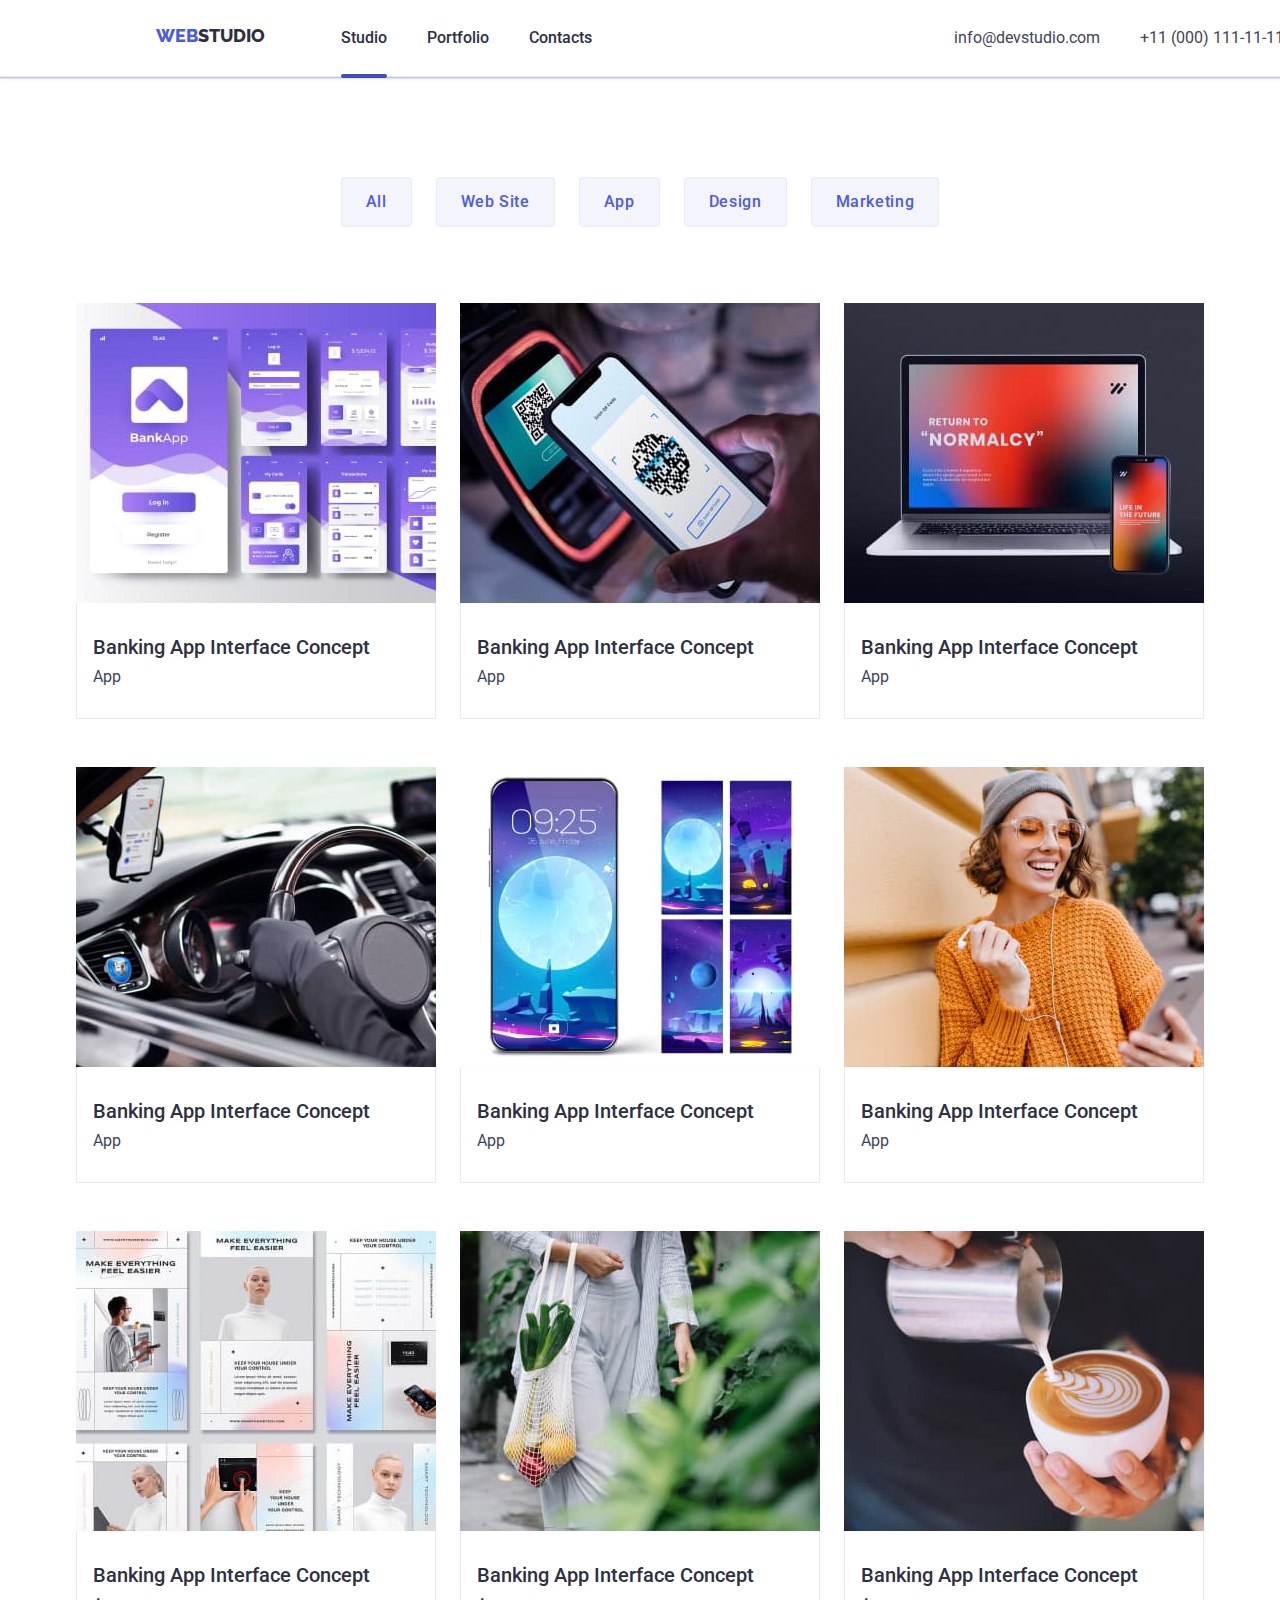
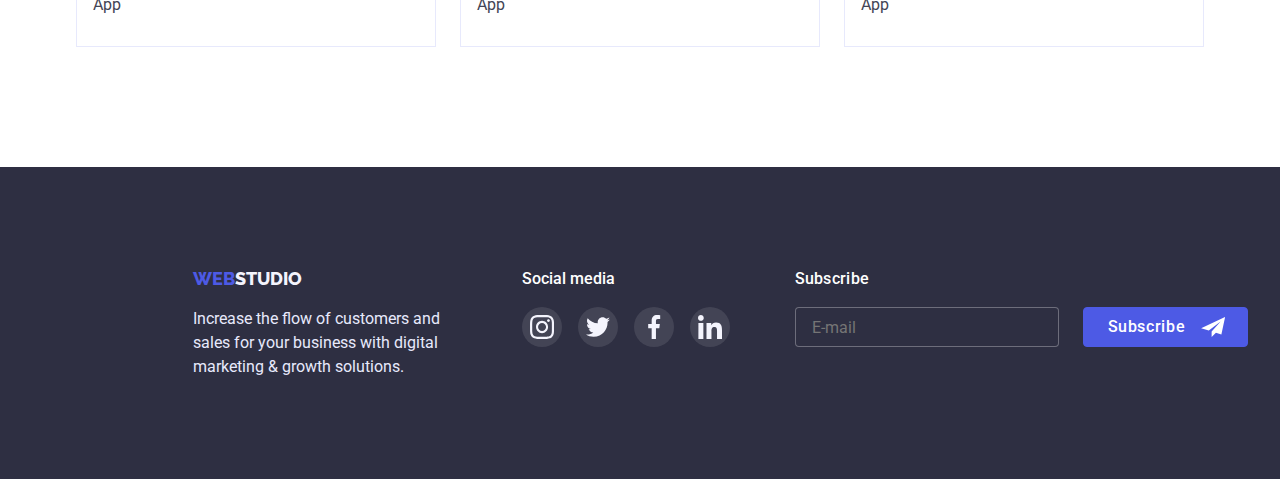
==== commit ab73c7c5: "change" ====
--- a/portfolio.html
+++ b/portfolio.html
@@ -15,27 +15,60 @@
     <!--Header-->
     <header class="header">
         <div class="container header-container">
-        <nav class="nav list">
-        <a class="logo" href="./index.html"><span class="site-logo">WEB</span>STUDIO</a>
-        <ul class="nav-list list">
-            <li class="header-item"> <a class="nav-link" href="./index.html">Studio</a> </li>
-            <li class="header-item"> <a class="nav-link current"  href="./portfolio.html">Portfolio</a> </li>
-            <li class="header-item"> <a class="nav-link" href="./index.html">Contacts</a> </li>
+    <nav class="nav">
+         <a class="logo" href="./index.html"><span class="site-logo">WEB</span>STUDIO</a>
+    <ul class="nav-list list">
+        <li class="header-item"> <a class="nav-link current" href="./index.html" >Studio</a> </li>
+        <li class="header-item"> <a class="nav-link "  href="./portfolio.html">Portfolio</a> </li>
+        <li class="header-item"> <a class="nav-link" href="./index.html">Contacts</a> </li>
+    </ul>
+    </nav>
+    <address class="address">
+        <ul class="adress-list list"> 
+        <li class="adress-item">
+        <a class="mail-link" href="mailto:info@devstudio.com">info@devstudio.com</a>
+        </li>
+        <li class="adress-item">
+            <a class="tel-link" href="tel:+110001111111">+11 (000) 111-11-11</a>
+        </li>
         </ul>
-        </nav>
-        <address class="address">
-            <ul class="adress-list list"> 
-            <li class="adress-item">
-                <a class="mail-link" href="mailto:info@devstudio.com">info@devstudio.com
-                </a>
+    </address>
+    <button class="menu-open-header" type="button" data-menu-open> <svg class="icon-menu-open" width="32" height="22"><use href="./images/icons.svg#icon-icon-mobile-menu"></use></svg></button>
+    </div>
+    <div class="mobile-menu" data-menu>
+        <button class="button-hero-close" type="button" data-menu-close>
+            <svg  class="icon-cross" width="8" height="8"><use href="./images/icons.svg#icon-cross"></use></svg></button>
+        <div class="container-mobile-header">
+            <div>
+        <nav class="nav-mobile">
+       <ul class="nav-list-mobile list">
+           <li class="header-item-mobile"> <a class="nav-link-mobile" href="./index.html" >Studio</a> </li>
+           <li class="header-item-mobile"> <a class="nav-link-mobile"  href="./portfolio.html">Portfolio</a> </li>
+           <li class="header-item-mobile"> <a class="nav-link-mobile" href="./index.html">Contacts</a> </li>
+       </ul>
+       </nav>
+       </div>
+       <div>
+       <address class="address-mobile">
+        <ul class="adress-list-mobile list"> 
+           <li class="adress-item-mobile">
+               <a class="tel-link-mobile" href="tel:+110001111111">+11 (000) 111-11-11</a>
+           </li>
+            <li class="adress-item-mobile">
+            <a class="mail-link-mobile" href="mailto:info@devstudio.com">info@devstudio.com</a>
             </li>
-            <li class="adress-item">
-                <a class="tel-link" href="tel:+110001111111">+11 (000) 111-11-11</a>
-            </li>
-            </ul>
-        </address>
-    </div>
-        </header>
+           </ul>
+       </address>
+        <ul class="icon-social-list-mobile">
+            <li class="icon-social-item-mobile"> <a class="icon-social-link-mobile" href="https://www.instagram.com/" target="_blank"><svg width="16" height="16"><use href="./images/icons.svg#icon-instagram"></use></svg> </a></li>
+            <li class="icon-social-item-mobile"> <a class="icon-social-link-mobile" href="https://twitter.com/" target="_blank"><svg width="16" height="16"><use href="./images/icons.svg#icon-twitter"></use></svg> </a></li>
+            <li class="icon-social-item-mobile"> <a class="icon-social-link-mobile" href="https://www.facebook.com/" target="_blank"><svg width="16" height="16"><use href="./images/icons.svg#icon-facebook"></use></svg> </a></li>
+            <li class="icon-social-item-mobile"> <a class="icon-social-link-mobile" href="https://www.linkedin.com/" target="_blank"><svg width="16" height="16"><use href="./images/icons.svg#icon-linkedin"></use></svg> </a></li>
+        </ul>
+    </div>
+    </div>
+    </div>
+    </header>
     <!--Main-->
     <main>
         <!--Section-->
--- a/css/style.css
+++ b/css/style.css
@@ -52,7 +52,7 @@
 
         }
 
-.button-container, .header-container, .nav-list, .adress-list, .button-list, .images-list, .photos-list, .icon-item, .team-list-icons, .team-icon  {
+.button-container, .header-container, .button-list, .images-list, .photos-list, .icon-item, .team-list-icons, .team-icon  {
     display: flex;
 }
 
@@ -74,10 +74,6 @@
     border-top-style: none;
 }
 
-.logo, .nav-link, .mail-link, .tel-link {
-    padding-top: 24px;
-    padding-bottom: 28px;
-}
 
 img {
     display: block;
@@ -92,7 +88,17 @@
     color:var(--secondari-text-color)
 }
 
-/*--------Logo--------*/
+/*--------HEADER---------*/
+
+.header {
+    margin: 0 auto;
+    width: 428px;
+    border-top-style: none;
+    border-left-style: none;
+    border-right-style: none;
+    box-shadow: 0px 2px 1px rgba(46, 47, 66, 0.08), 0px 1px 1px rgba(46, 47, 66, 0.16), 0px 1px 6px rgba(46, 47, 66, 0.08);
+}
+
 
 .logo {
     font-family: var(--primary-font);
@@ -105,162 +111,6 @@
 .site-logo {
     color: #4D5AE5;
 }
-
-/*-------------MOBILE-HEADER------------*/
-.mobile-menu {
-    position: fixed;
-    top: 0%;
-    z-index: 1;
-    width: 100%;
-    height: 100%;
-    background-color: #FFFFFF;
-}
-
-.nav-mobile {
-  margin-top: 80px;
-  margin-left: 40px;
-}
-
-.nav-link-mobile {
-    font-weight: 700;
-    font-size: 36px;
-    line-height: 1.11;
-    letter-spacing: 0.02em;
-    color: #2E2F42;
-    text-decoration: none;
-
-    transition-property: color;
-    transition-duration: 250ms;
-    transition-timing-function: cubic-bezier(0.4, 0, 0.2, 1);
-}
-
-.header-item-mobile:not(:last-child) {
- margin-bottom: 40px;
-}
-
-.address-mobile {
-    margin-top: 284px;
-    margin-left: 40px;
-}
-
-.tel-link-mobile {
-    font-style: normal;
-    font-weight: 600;
-    font-size: 36px;
-    line-height: 1.11;
-    color: #2E2F42;
-    text-decoration: none;
-}
-
-.mail-link-mobile {
-    font-style: normal;
-    font-weight: 500;
-    font-size: 20px;
-    line-height: 1.11;
-    color: #2E2F42;
-    text-decoration: none;
-}
-
-.social-icon-header {
-    margin-top: 48px;
-    margin-left: 40px;
-}
-
-.icon-social-link-mobile {
-    padding: 12px;
-    width: 40px;
-    height: 40px;
-    border-radius: 50%;
-}
-
-.icon-social-list-mobile {
-    display: flex;
-    padding: 0;
-}
-
-.icons-social {
-    height: 16px;
-    width: 16px;
-}
-
-.icon-social-item-mobile {
-    display: flex;
-    width: 40px;
-    height: 40px;
-    border-radius: 50%;
-    background-color: #4D5AE5;
-
-    transition-property: background-color;
-    transition-duration: 250ms;
-    transition-timing-function: cubic-bezier(0.4, 0, 0.2, 1);
-}
-
-.icon-social-list-mobile .icon-social-item-mobile:not(:last-child) {
-    margin-right: 56px;
-}
-
-/*--------HEADER container---------*/
-
-.header {
-    border-top-style: none;
-    border-left-style: none;
-    border-right-style: none;
-    box-shadow: 0px 2px 1px rgba(46, 47, 66, 0.08), 0px 1px 1px rgba(46, 47, 66, 0.16), 0px 1px 6px rgba(46, 47, 66, 0.08);
-} 
-
-.header-container {
-    align-items: center;   
-} 
-
-
-/*--------NAV--------*/
-
-@media screen and (min-width: 768px) {
-
-.nav {
-    display: flex;
-    align-items: center;
-}
-
-.nav-list {
-    margin-left: 76px;
-}
-
-.nav-list .header-item:not(:last-child) {
-    margin-right: 40px;
-}
-
-.nav-link {
-font-weight: 500;
-font-size: 16px;
-line-height: 1.5;
-color: #2E2F42;
-text-decoration: none;
-
-transition-property: color;
-transition-duration: 250ms;
-transition-timing-function: cubic-bezier(0.4, 0, 0.2, 1);
-
-}
-
-.current {
-    position: relative;
-}
-
- .current::after {
-    content: "";
-    display: block;
-    position: absolute;
-    border-radius: 2px;
-    background-color: #404BBF;
-    width: 100%;
-    height: 4px;
-    margin-top: 24px;
-    
- }
-
-
-/*-----HOVER-FOCUS------*/
 
 .tel-link-mobile:hover,
 .tel-link-mobile:focus,
@@ -276,11 +126,217 @@
 .tel-link:focus {
  color: var(--text-hover-focus-color);
 }
-/*---------Contact--------*/
-
-address {
+
+.header-container {
+    align-items: center;
+}
+
+
+@media screen and (max-width: 428px) {
+
+    .mobile-menu {
+        position: fixed;
+        top: 0%;
+        width: 100%;
+        height: 100%;
+        background-color: #FFFFFF;
+    }
+    
+    .container-mobile-header {
+        padding-top: 80px;
+        padding-bottom: 40px;
+        padding-left: 40px;
+    }
+    
+    .mobile-menu > .container-mobile-header {
+        height: 100%;
+        display: flex;
+        flex-direction: column;
+        justify-content: space-between;
+    
+    }
+    
+    .nav-link-mobile {
+        font-weight: 700;
+        font-size: 36px;
+        line-height: 1.11;
+        letter-spacing: 0.02em;
+        color: #2E2F42;
+        text-decoration: none;
+    
+        transition-property: color;
+        transition-duration: 250ms;
+        transition-timing-function: cubic-bezier(0.4, 0, 0.2, 1);
+    }
+    
+    .header-item-mobile:not(:last-child) {
+     margin-bottom: 40px;
+    }
+    
+    .address-mobile {
+        margin-bottom: 48px;
+    }
+    
+    .tel-link-mobile {
+        font-style: normal;
+        font-weight: 600;
+        font-size: 36px;
+        line-height: 1.11;
+        color: #2E2F42;
+        text-decoration: none;
+        margin-bottom: 40px;
+    }
+    
+    .mail-link-mobile {
+        font-style: normal;
+        font-weight: 500;
+        font-size: 20px;
+        line-height: 1.11;
+        color: #2E2F42;
+        text-decoration: none;
+    }
+    
+    .social-icon-header {
+        margin-top: 48px;
+        margin-left: 40px;
+    }
+    
+    .icon-social-link-mobile {
+        padding: 12px;
+        width: 40px;
+        height: 40px;
+        border-radius: 50%;
+    }
+    
+    .icon-social-list-mobile {
+        display: flex;
+        padding: 0;
+    }
+    
+    .icons-social {
+        height: 16px;
+        width: 16px;
+    }
+    
+    .icon-social-item-mobile {
+        display: flex;
+        width: 40px;
+        height: 40px;
+        border-radius: 50%;
+        background-color: #4D5AE5;
+    
+        transition-property: background-color;
+        transition-duration: 250ms;
+        transition-timing-function: cubic-bezier(0.4, 0, 0.2, 1);
+    }
+    
+    .icon-social-list-mobile .icon-social-item-mobile:not(:last-child) {
+        margin-right: 56px;
+    }
+}
+
+@media screen and (min-width: 429px)  {
+    .mobile-menu {
+        display: none;
+    }
+}
+
+@media screen and (max-width: 767px) {
+
+    .header-container {
+        height: 70px;
+    }
+
+    .menu-open-header {
+        margin-left: auto;
+        display: flex;
+        align-items: center;
+        background-color: #FFFFFF;
+        padding: 0;
+        width: 32px;
+        height: 24px;
+        border: 2px solid #FFFFFF;
+        stroke: #2E2F42;
+        }
+
+        .address, .nav-list {
+            display: none;
+        }
+
+        .mail-link {
+            margin-bottom: 4px;
+        }
+        .mail-link, .tel-link {
+            flex-direction: column;
+       }
+}
+
+@media screen and (min-width: 768px) {
+
+    .header {
+        width: 768px;
+       }
+
+.menu-open-header {
+    display: none;
+}
+ 
+.nav {
+    display: flex;
+    align-items: center;
+}
+
+.nav-list {
+    display: flex;
+    margin-left: 76px;
+}
+
+.nav-list .header-item:not(:last-child) {
+    margin-right: 40px;
+}
+
+.nav-link {
+font-weight: 500;
+font-size: 16px;
+line-height: 1.5;
+color: #2E2F42;
+text-decoration: none;
+
+transition-property: color;
+transition-duration: 250ms;
+transition-timing-function: cubic-bezier(0.4, 0, 0.2, 1);
+
+}
+
+.logo, .nav-link, .mail-link, .tel-link {
+    padding-top: 24px;
+    padding-bottom: 22px;
+}
+
+.address {
+    display: flex;
     margin-left: auto;
 }
+
+.adress-list {
+    display: flex;
+}
+
+.current {
+    position: relative;
+}
+
+ .current::after {
+    content: "";
+    display: block;
+    position: absolute;
+    border-radius: 2px;
+    background-color: #404BBF;
+    width: 100%;
+    height: 4px;
+    margin-top: 20px;
+    
+ }
 
 .adress-list .adress-item:first-child {
  margin-right: 40px;
@@ -288,10 +344,9 @@
 
 .mail-link,
 .tel-link {
-
 font-style: normal;
 font-weight: 400;
-font-size: 16px;
+font-size: 12px;
 line-height: 1.5;
 text-decoration: none;
 color: var(--secondari-text-color); 
@@ -299,9 +354,41 @@
 transition-property: color;
 transition-duration: 250ms;
 transition-timing-function: cubic-bezier(0.4, 0, 0.2, 1);
-
-}
-}
+}
+}
+
+@media screen and (max-width: 1199px) {
+    
+    .adress-list {
+        flex-direction: column;
+        justify-content: center;
+    }
+}
+
+@media screen and (min-width: 1200px) {
+    
+    .header {
+        width: 1440px;
+       }
+
+    .adress-list {
+        display: flex;
+    }
+
+    .logo, .nav-link, .mail-link, .tel-link {
+        padding-top: 24px;
+        padding-bottom: 28px;
+    }
+
+    .current::after {
+        margin-top: 24px;
+     }
+
+     .mail-link, .tel-link {
+        font-size: 16px;
+     }
+}
+
 
 /*-----Hero-----*/
 
@@ -327,6 +414,16 @@
     padding-bottom: 112px; 
    }
 
+   .capitallize-hero {
+            
+    text-transform: capitalize;
+    font-size: 36px;
+    line-height:1.11;
+    color: #FFFFFF;
+    margin-left: auto;
+    margin-right: auto;
+ }
+
    @media (min-device-pixel-ratio: 2),
   (min-resolution: 192dpi),
   (min-resolution: 2dppx) {
@@ -338,19 +435,18 @@
         .hero-text {    
             margin-bottom: 50px;
             font-weight: 700;
-            font-size: 56px;
+            font-size: 36px;
             line-height:1.11;
             color: #FFFFFF;
             margin: 0 auto;
-            margin-bottom: 48px;
-            max-width: 500px;
+            margin-bottom: 72px;
+            max-width: 320px;
             }
 
          .hero-text {
             font-size: 36px;
             line-height:1.11;
             color: #FFFFFF;
-            max-width: 318px;
             }
         
 
@@ -372,14 +468,15 @@
                      }
                     }
 
+                    .hero-text {  
+                        margin-bottom: 40px;
+                        font-size: 56px;
+                        max-width: 496px;
+                    }
+
                     .capitallize-hero {
-            
-                        text-transform: capitalize;
-                        font-size: 36px;
-                        line-height:1.11;
-                        color: #FFFFFF;
-                        margin-left: auto;
-                        margin-right: auto;
+                        font-size: 56px;
+                        text-transform: lowercase;
                      }
 
             }
@@ -401,6 +498,10 @@
                         background-image: linear-gradient( rgba(46, 47, 66, 0.7), rgba(46, 47, 66, 0.7)), url(../images/bg-desktop.jpg);
                      }
                     }
+
+                    .hero-text {  
+                        margin-bottom: 48px;
+                    }
           }
 
 
@@ -433,6 +534,7 @@
 /*-----Main-----*/
 
     .section {
+        margin: 0 auto;
         width: 428px;
         padding-top: 96px;
      }
@@ -518,7 +620,7 @@
             }
         }      
 
-    @media screen and (max-width: 428px) {
+    @media screen and (max-width: 767px) {
         .title-main-div {
             display: flex;
             justify-content: center;
@@ -581,7 +683,6 @@
   line-height: 1.11;
   text-align: center;
   color: var(--primary-text-color)
-
 }
 
 /*-----Main-team-----*/
@@ -725,6 +826,7 @@
 /*--------Customers--------*/
 
 .customers {
+    width: 428px;
     margin: 0 auto;
     padding-top: 96px;
     padding-bottom: 96px;
@@ -812,6 +914,7 @@
 
 
 .footer {
+    margin: 0 auto;
     width: 428px;
     padding-top: 96px;
     padding-bottom: 96px;
@@ -949,7 +1052,7 @@
     fill: #FFFFFF;
 }
 
-@media screen and (max-width: 428px) {
+@media screen and (max-width: 767px) {
     .title-subscribe, .title-subscribe, .footer-social-list, .footer-social-title, .logo-footer { 
         justify-content: center;
     }
@@ -1170,19 +1273,16 @@
     transition-duration: 250ms;
     transition-timing-function: cubic-bezier(0.4, 0, 0.2, 1);
     }
-    
     .modal-btn {
-    position: absolute;
-    top: 50%;
-    left: 50%;
-    transform: translate(-50%, -50%);
-    width: 408px;
-    height: 584px;
-    background-color: #FCFCFC;
-    
-    transition-property: background-color;
-    transition-duration: 250ms;
-    transition-timing-function: cubic-bezier(0.4, 0, 0.2, 1);
+        position: absolute;
+        top: 96px;
+        left: 18px;
+        width: 392px;
+        height: 586px;
+        background-color: #FCFCFC;
+        transition-property: background-color;
+        transition-duration: 250ms;
+        transition-timing-function: cubic-bezier(0.4, 0, 0.2, 1);
     }
     
     .is-hidden {
@@ -1337,7 +1437,7 @@
 
 .checkbox:checked + .border-checkbox {
     border-color: #404BBF;
-    background-image: url(../images/icon-checkbox.svg);
+    background-image: url(../images/checkbox-icon.svg);
     background-size: contain;
     background-origin: border-box;
 }
@@ -1388,3 +1488,24 @@
 }
 
 
+@media screen and (min-width: 767px) {
+    .modal-btn {
+        left: 50%;
+        transform: translate(-50%);
+        width: 408px;
+        height: 586px;
+        }
+        
+}
+
+@media screen and (min-width: 1200px) {
+    .modal-btn {
+        top: 50%;
+        left: 50%;
+        transform: translate(-50%, -50%);
+        width: 408px;
+        height: 584px;
+        }
+        
+}
+
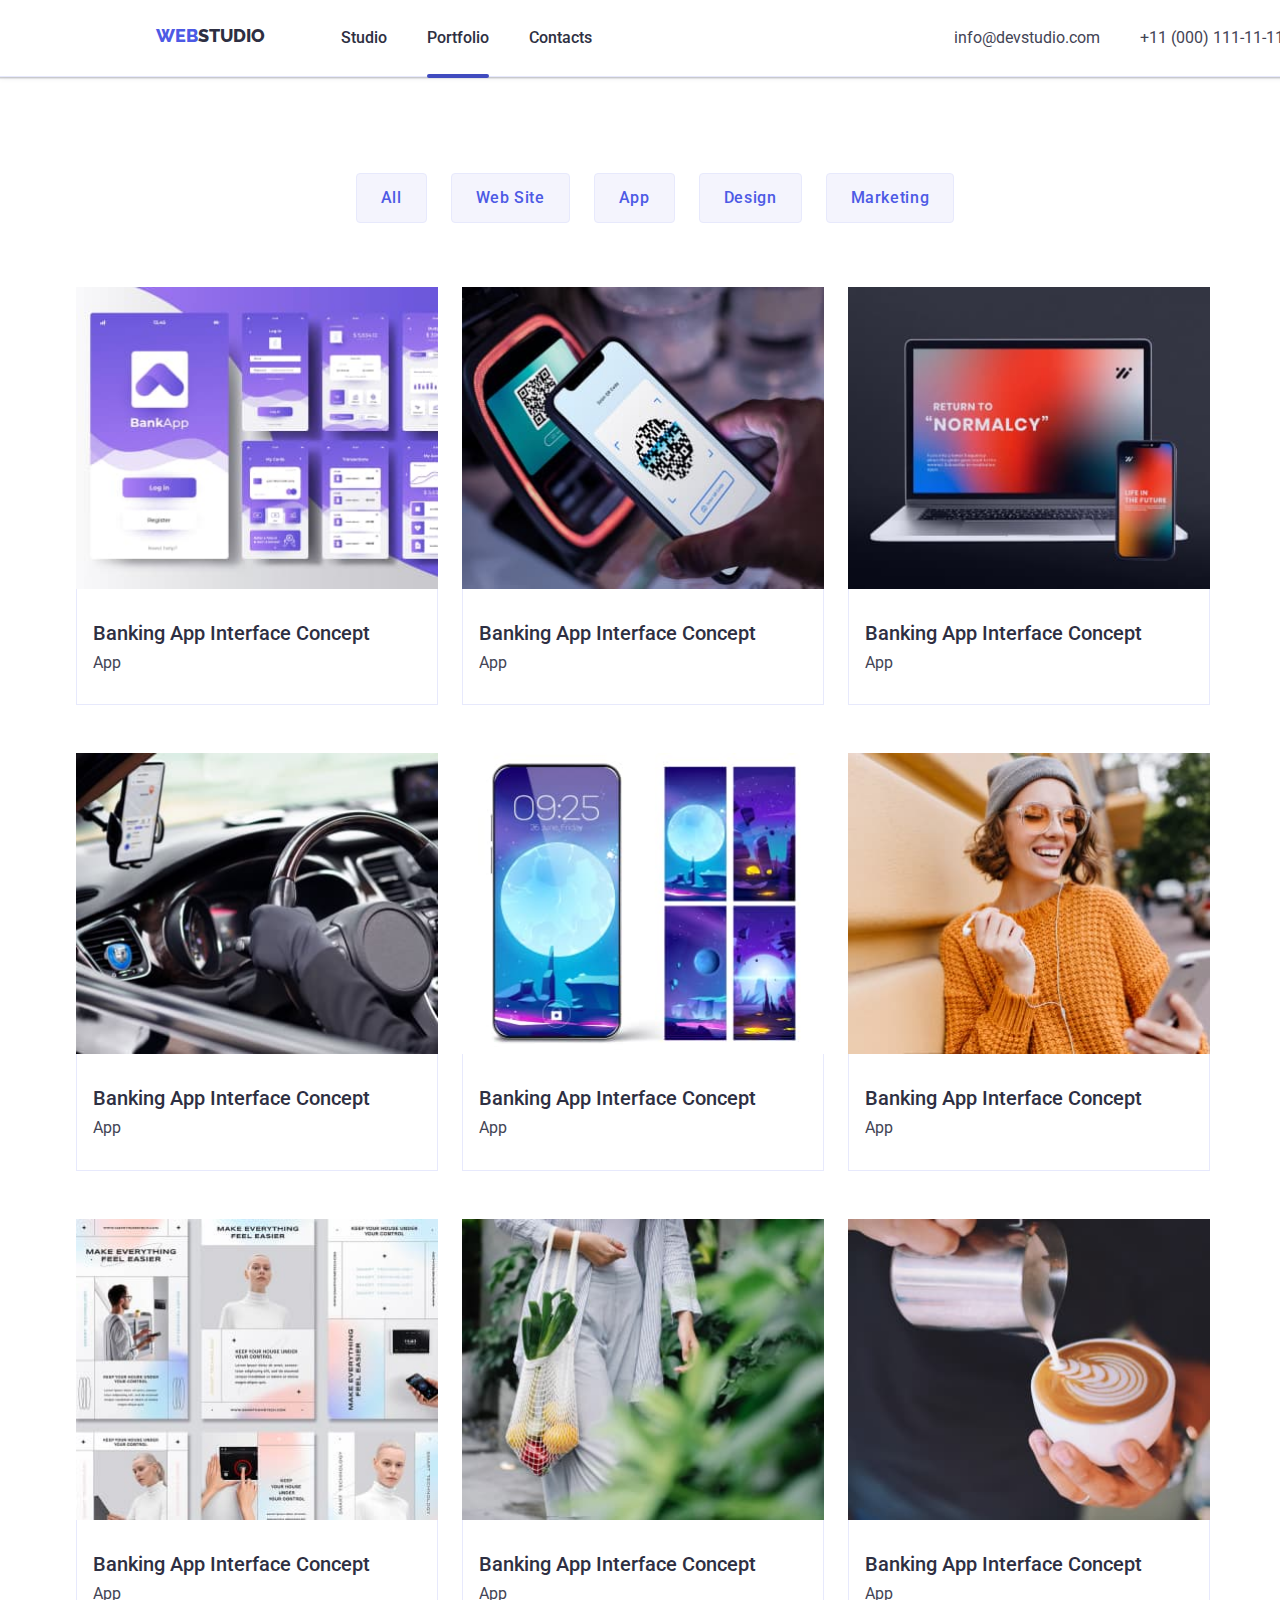
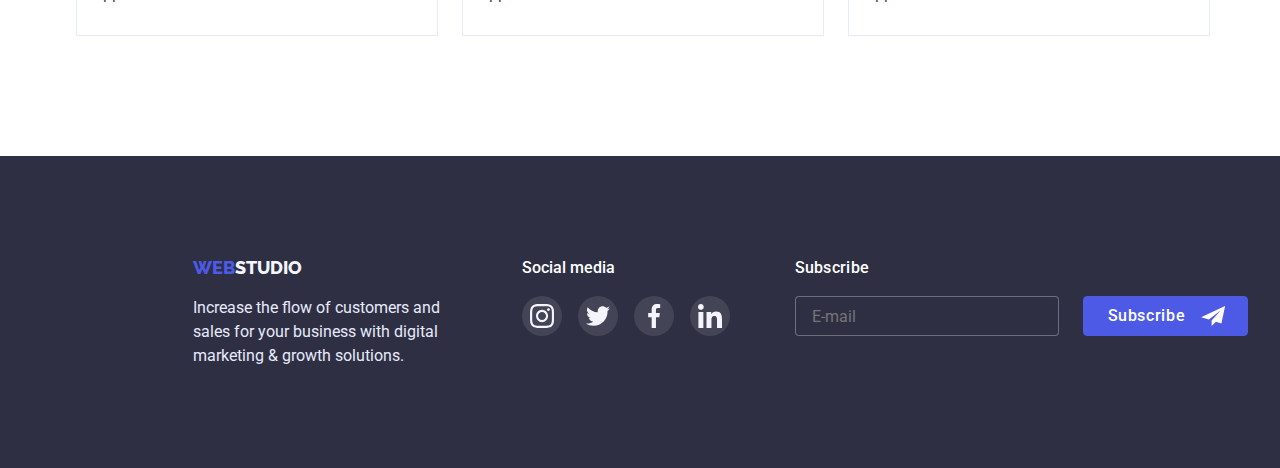
==== commit 68f09585: "change" ====
--- a/portfolio.html
+++ b/portfolio.html
@@ -18,8 +18,8 @@
     <nav class="nav">
          <a class="logo" href="./index.html"><span class="site-logo">WEB</span>STUDIO</a>
     <ul class="nav-list list">
-        <li class="header-item"> <a class="nav-link current" href="./index.html" >Studio</a> </li>
-        <li class="header-item"> <a class="nav-link "  href="./portfolio.html">Portfolio</a> </li>
+        <li class="header-item"> <a class="nav-link" href="./index.html" >Studio</a> </li>
+        <li class="header-item"> <a class="nav-link current"  href="./portfolio.html">Portfolio</a> </li>
         <li class="header-item"> <a class="nav-link" href="./index.html">Contacts</a> </li>
     </ul>
     </nav>
@@ -35,7 +35,7 @@
     </address>
     <button class="menu-open-header" type="button" data-menu-open> <svg class="icon-menu-open" width="32" height="22"><use href="./images/icons.svg#icon-icon-mobile-menu"></use></svg></button>
     </div>
-    <div class="mobile-menu" data-menu>
+    <div class="mobile-menu is-hidden" data-menu>
         <button class="button-hero-close" type="button" data-menu-close>
             <svg  class="icon-cross" width="8" height="8"><use href="./images/icons.svg#icon-cross"></use></svg></button>
         <div class="container-mobile-header">
@@ -240,5 +240,6 @@
     </form>
     </div>
     </footer>
+    <script src="./js/menu.js"></script>
 </body>
 </html>--- a/css/style.css
+++ b/css/style.css
@@ -52,7 +52,7 @@
 
         }
 
-.button-container, .header-container, .button-list, .images-list, .photos-list, .icon-item, .team-list-icons, .team-icon  {
+.button-container, .header-container,  .photos-list, .icon-item, .team-list-icons, .team-icon  {
     display: flex;
 }
 
@@ -62,11 +62,6 @@
 
 .section, .photos {
     padding-top: 120px;
-}
-
-.portfolio-main {
-    padding-top: 100px;
-    padding-bottom: 120px;
 }
 
 .header, .image-border {
@@ -140,6 +135,9 @@
         width: 100%;
         height: 100%;
         background-color: #FFFFFF;
+
+        transition-duration: 250ms;
+        transition-timing-function: cubic-bezier(0.4, 0, 0.2, 1);
     }
     
     .container-mobile-header {
@@ -543,12 +541,6 @@
         margin: 0 auto;
     }
 
-     @media screen and (max-width: 1199px) {
-        .section {
-            padding-bottom: 96px;
-        }
-     }
-
     .main-title {
     font-weight: 700;
     font-size: 36px;
@@ -563,13 +555,8 @@
     color: var(--secondari-text-color);
     }
 
-    .main-container-item {
+    .main-list {
         width: 396px;
-    }
-
-    .main-list {
-        display: flex;
-        flex-wrap: wrap;
         margin-top: -72px;
     }
 
@@ -581,10 +568,11 @@
         .section {
             width: 768px;
         }
-        .main-container-item {
+
+        .main-list {
             width: 736px;
-        }
-        .main-list {
+            display: flex;
+            flex-wrap: wrap;
             margin-left: -24px;
         }
         .main-item {
@@ -593,15 +581,23 @@
         }
     }
 
+    @media screen and (max-width: 1199px) {
+        .section {
+            padding-bottom: 96px;
+        }
+     }
+
     @media screen and (min-width: 1200px) {
         .section {
             width: 1440px;
             padding-top: 120px;
             margin: 0 auto;
         }
-        .main-container-item {
-            width: 1128px;
+
+        .main-list {
+            width: 1158px;
         }
+
         .main-item {
             flex-basis: calc((100% / 4) - 24px);
         }
@@ -1117,11 +1113,24 @@
 
 /*-------------------PORTFOLIO-------------------*/
 
-
-.button-list {
-    display: flex;
-    justify-content: center;
-    margin-bottom: 76px;
+.portfolio-main {
+    padding-top: 48px;
+    padding-bottom: 48px;
+}
+
+.portfolio-container {
+    padding: 0 15px;
+    width: 428px;
+}
+
+ .button-list {
+    display: flex;
+    flex-wrap: wrap;
+    margin-bottom: 48px;
+ }
+
+.button-item:nth-child(-n + 3) {
+    margin-bottom: 16px;
 }
 
 .button-list .button-item:not(:last-child) {
@@ -1156,50 +1165,6 @@
 
 /*-------Images portfolio--------*/
 
-.portfolio-container {
-    width: 1158px;
-    margin-left: auto;
-    margin-right: auto;
-    padding-left: 15px;
-    padding-right: 15px;
-}
-
-.images-item:hover .overflov .overflov-title,
-.overflov-focus:focus .overflov .overflov-title, .images-item {
- transform: translateY(0%);
-}
-
-.overflov-focus {
-   text-decoration: none;
-   transition-property: transform;
-   transition-duration: 250ms;
-   transition-timing-function: cubic-bezier(0.4, 0, 0.2, 1);
-}
-
-.overflov {
-  position: relative;
-   overflow: hidden;
-
-   transition-property: transform;
-   transition-duration: 250ms;
-   transition-timing-function: cubic-bezier(0.4, 0, 0.2, 1);
-}
-
-.overflov-title {
-  position: absolute;
-  top: 0;
-  left: 0;
-  background-color: #404BBF;
-  width: 100%;
-  height: 100%;
-  transform: translateY(100%);
-  
-   transition-property: transform;
-   transition-duration: 250ms;
-   transition-timing-function: cubic-bezier(0.4, 0, 0.2, 1);
-}
-
-
 .text-overflov {
     font-weight: 400;
     font-size: 16px;
@@ -1210,22 +1175,6 @@
     margin-top: 40px;
 }
 
-
-.images-list {
-    padding: 0;
-    margin: 0;
-    flex-wrap: wrap;
-    margin-left: -24px;
-    margin-top: -48px;
-}
-
-
- .images-list > .images-item {
-    flex-basis: calc(100% /3 - 24px );
-    margin-left: 24px;
-    margin-top: 48px;
-}  
-
 .images-item {
     cursor: pointer;
 
@@ -1258,7 +1207,130 @@
 color: var(--secondari-text-color);
 } 
 
-
+.overflov-focus {
+    text-decoration: none;
+}
+
+.images-list {
+    width: 396px;
+    margin: 0 auto;
+}
+
+@media screen and (max-width: 767px) {
+    
+    .images-item:not(:last-child) {
+        margin-bottom: 48px;
+    }
+}
+
+@media screen and (min-width: 768px) {
+    
+    .portfolio-container {
+        width: 736px;
+    }
+
+    .button-list {
+        justify-content: center;
+    }
+    
+    .images-list {
+        width: 736px;
+        display: flex;
+        padding: 0;
+        margin: 0;
+        flex-wrap: wrap;
+        margin-left: -24px;
+        margin-top: -72px;
+    }
+    
+    
+     .images-list > .images-item {
+
+        flex-basis: calc((100% / 2) - 24px );
+        margin-left: 24px;
+        margin-top: 72px;
+    }  
+}
+
+@media screen and (max-width: 1199px){
+    .text-overflov {
+       display: none;
+    }
+}
+
+@media screen and (min-width: 1200px) {
+    
+    .portfolio-container {
+        width: 1158px;
+        margin-left: auto;
+        margin-right: auto;
+        padding-left: 15px;
+        padding-right: 15px;
+    }
+
+    .portfolio-main {
+        padding-top: 96px;
+        padding-bottom: 120px;
+    }
+
+    .button-list {
+        width: 1158px;
+    }
+
+    .images-list {
+        width: 1158px;
+    }
+    
+    .images-item:hover .overflov .overflov-title,
+    .overflov-focus:focus .overflov .overflov-title, .images-item {
+     transform: translateY(0%);
+    }
+    
+    .overflov-focus {
+       transition-property: transform;
+       transition-duration: 250ms;
+       transition-timing-function: cubic-bezier(0.4, 0, 0.2, 1);
+    }
+    
+    .overflov {
+      position: relative;
+       overflow: hidden;
+    
+       transition-property: transform;
+       transition-duration: 250ms;
+       transition-timing-function: cubic-bezier(0.4, 0, 0.2, 1);
+    }
+    
+    .overflov-title {
+      position: absolute;
+      top: 0;
+      left: 0;
+      background-color: #404BBF;
+      width: 100%;
+      height: 100%;
+      transform: translateY(100%);
+      
+       transition-property: transform;
+       transition-duration: 250ms;
+       transition-timing-function: cubic-bezier(0.4, 0, 0.2, 1);
+    }
+    
+        
+    .images-list {
+        padding: 0;
+        margin: 0;
+        flex-wrap: wrap;
+        margin-left: -24px;
+        margin-top: -48px;
+    }
+    
+    
+     .images-list > .images-item {
+        flex-basis: calc((100% / 3) - 24px );
+        margin-left: 24px;
+        margin-top: 48px;
+    }  
+}
 
 /*--------FORM--------*/
 
@@ -1490,8 +1562,8 @@
 
 @media screen and (min-width: 767px) {
     .modal-btn {
-        left: 50%;
-        transform: translate(-50%);
+        top: 96px;
+        left: 180px;
         width: 408px;
         height: 586px;
         }
